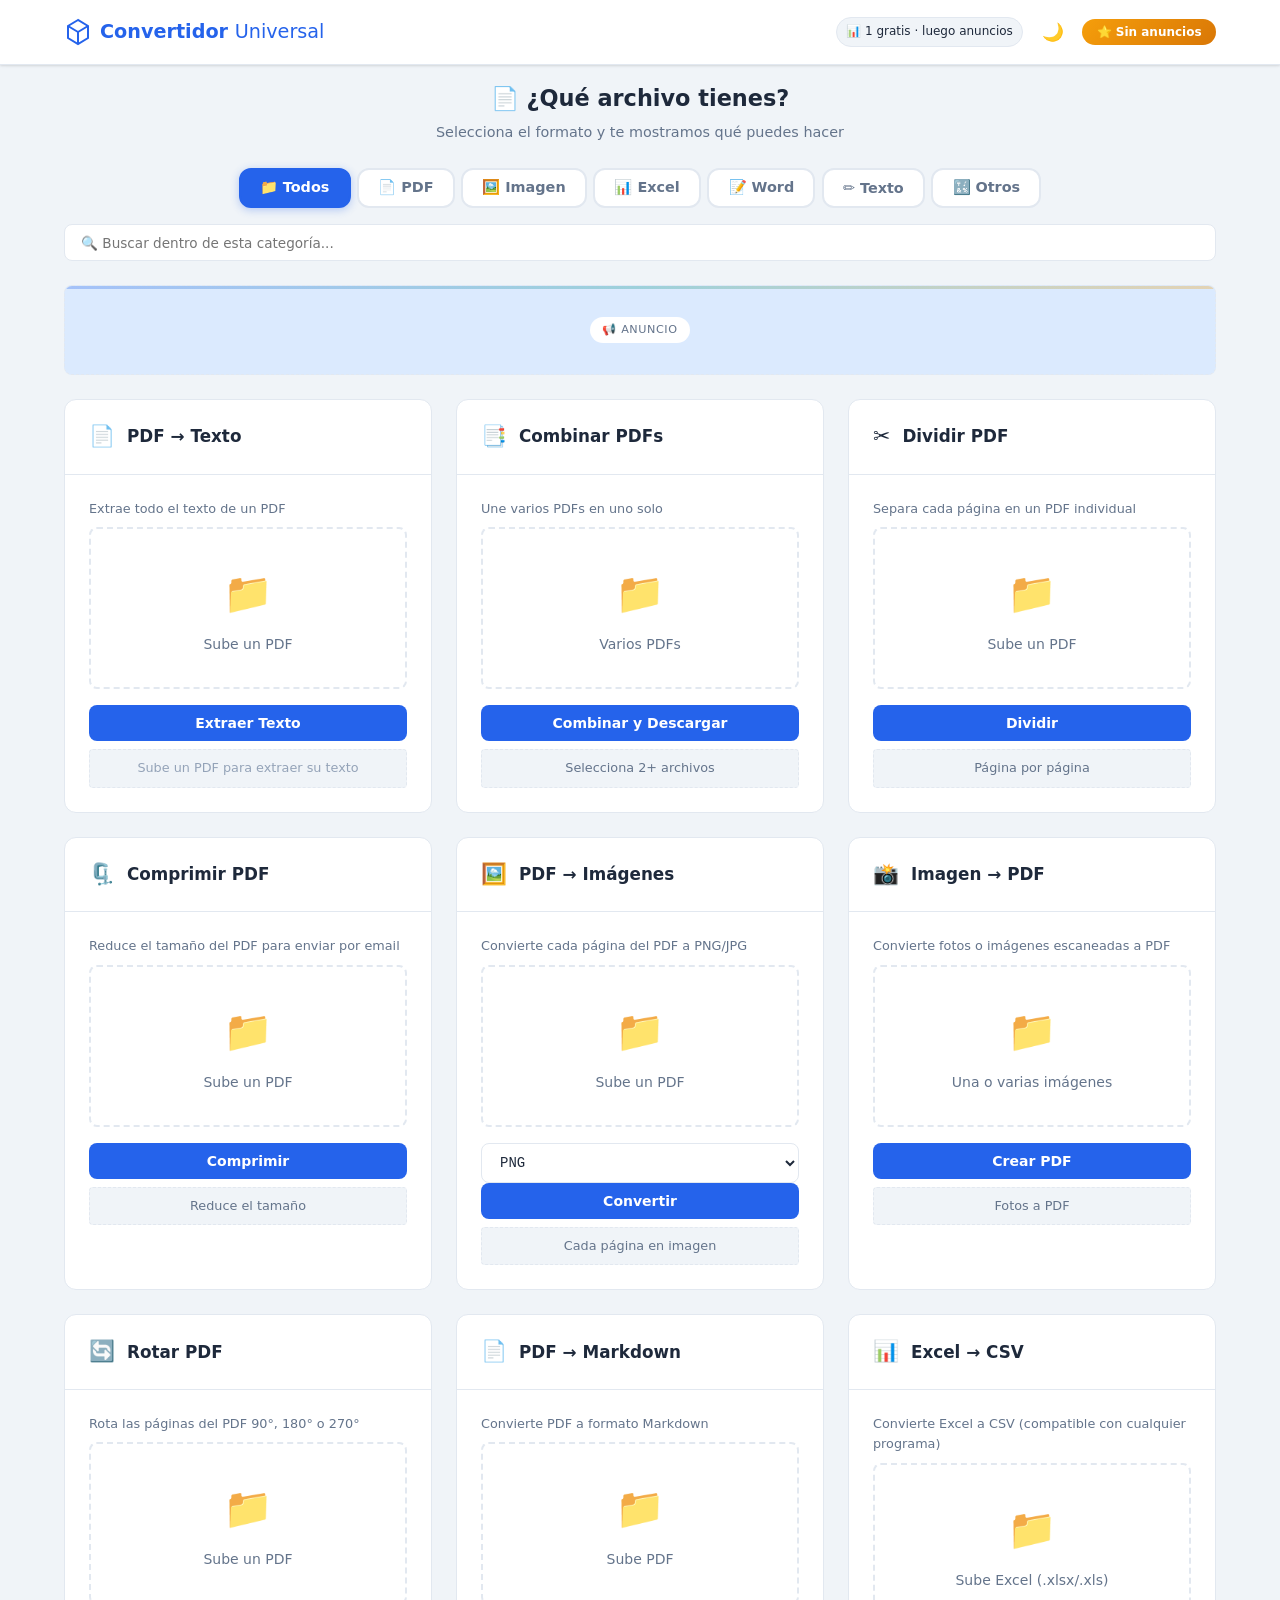
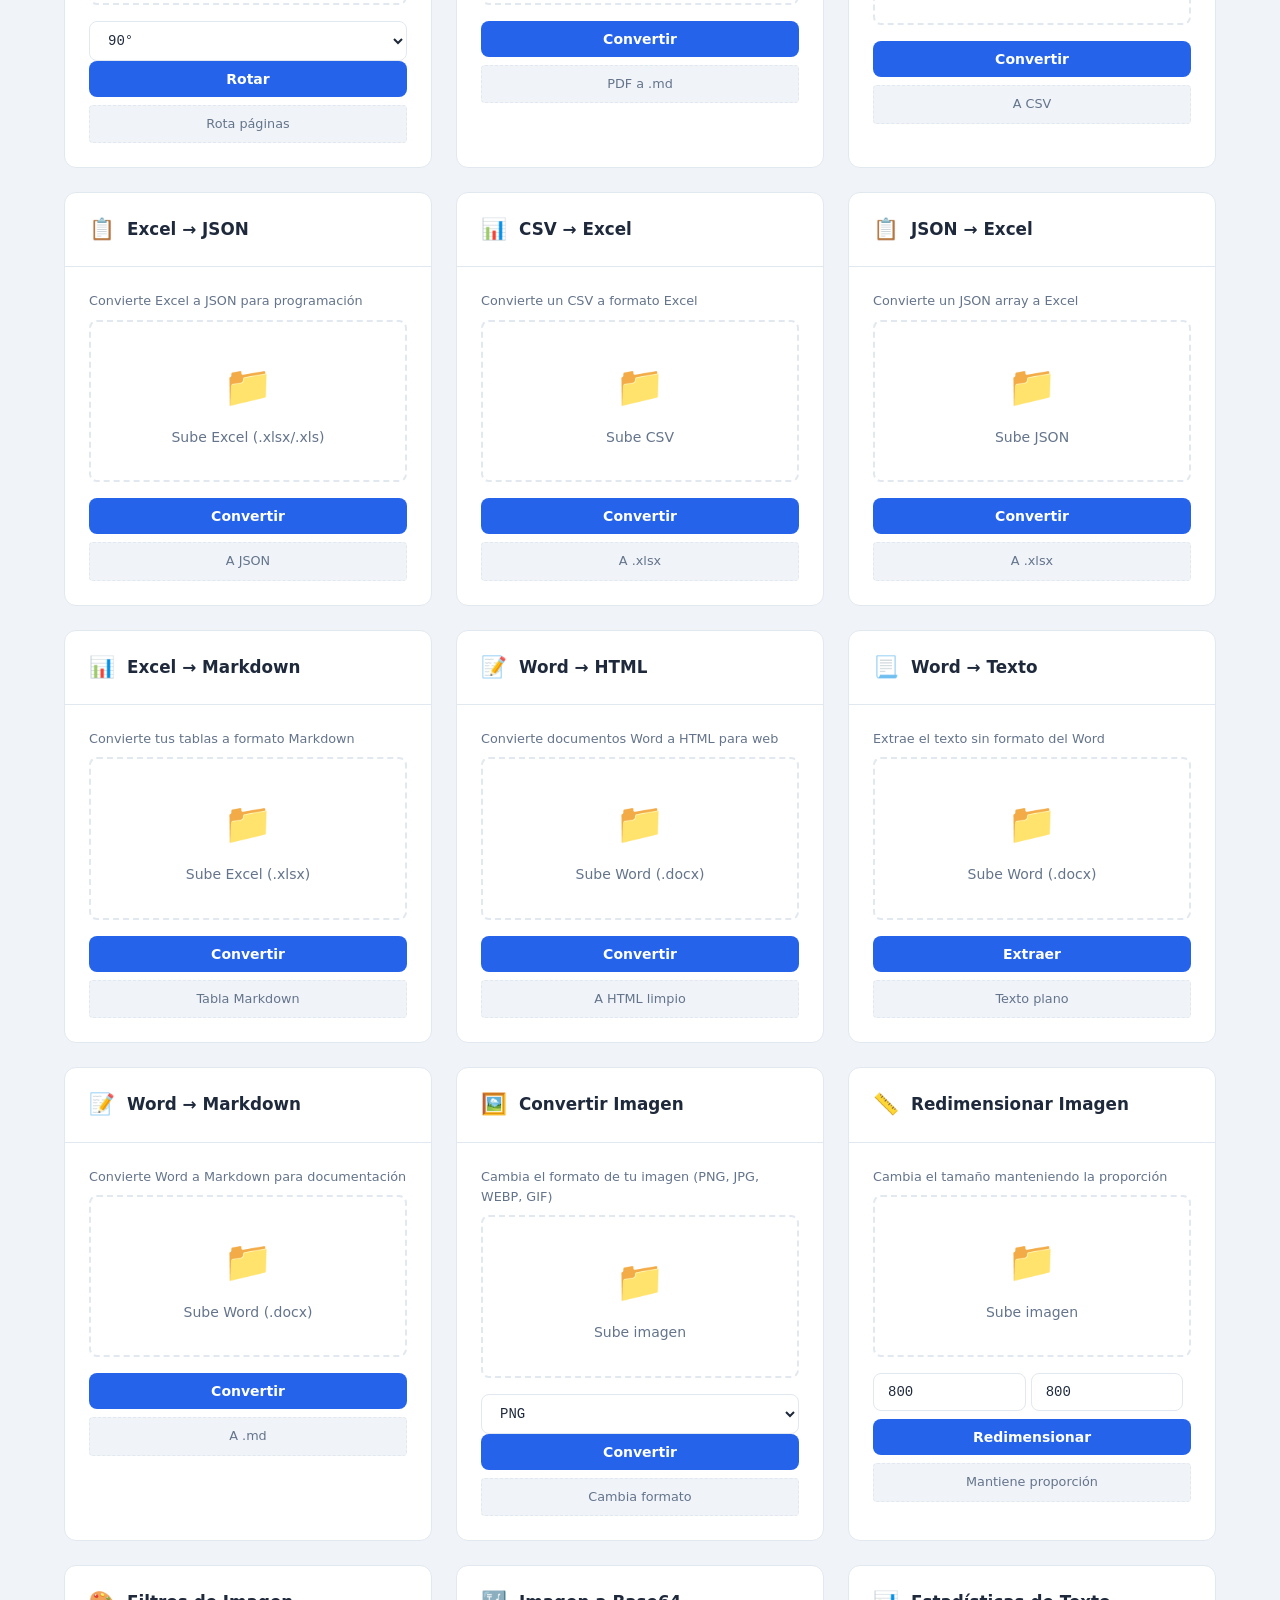
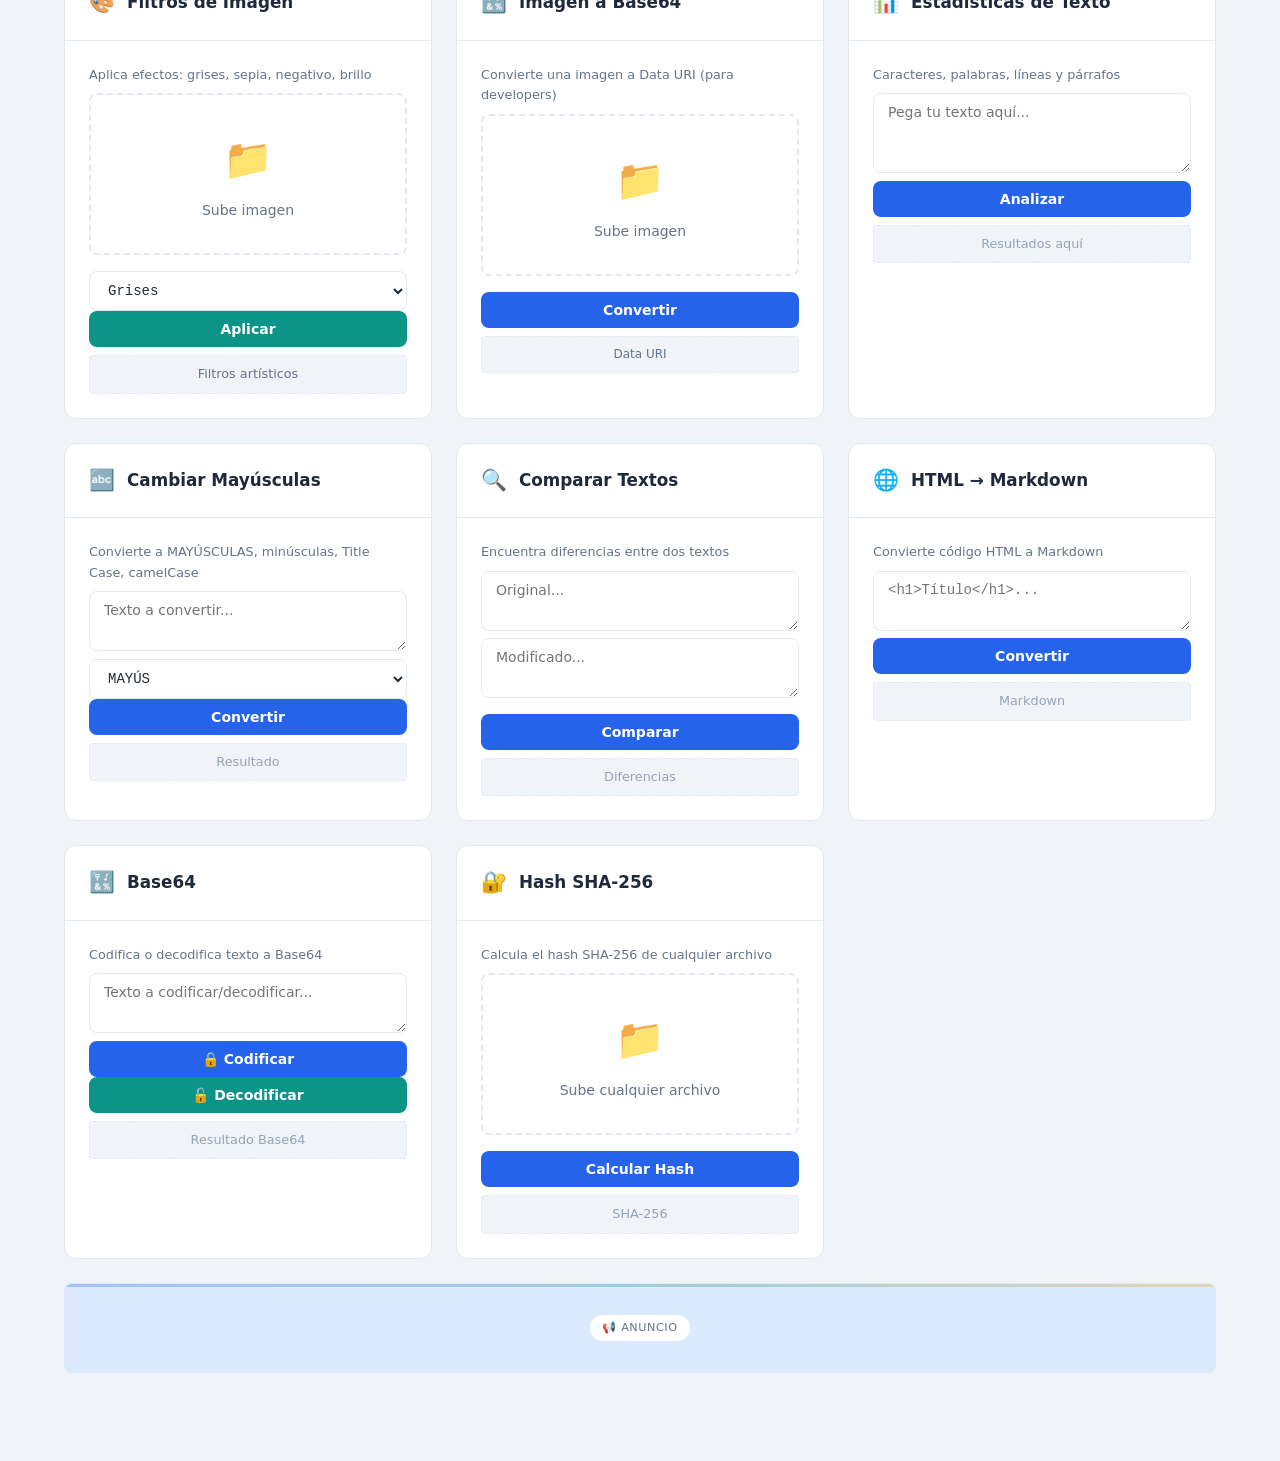
==== herramientas.html @ 72b834e9 "🚀 Primer deploy - Convertidor Universal" ====
<!DOCTYPE html>
<html lang="es" data-theme="light">
<head>
  <meta charset="UTF-8" />
  <meta name="viewport" content="width=device-width, initial-scale=1.0" />
  <title>Convertidor Universal — PDF, imágenes, Excel, Word</title>
  <meta name="description" content="Convierte documentos al instante. Elige tu formato y haz lo que necesites. Gratis con anuncios." />
  <link rel="stylesheet" href="css/style.css" />
  <script async src="https://pagead2.googlesyndication.com/pagead/js/adsbygoogle.js?client=ca-pub-xxxxxxxxxxxxxxxx" crossorigin="anonymous"></script>
</head>
<body>

  <!-- ========== HEADER ========== -->
  <header class="header">
    <div class="header-inner">
      <a class="logo" href="index.html" style="text-decoration:none">
        <svg viewBox="0 0 28 28" fill="none" stroke="currentColor" stroke-width="2"><path d="M14 2L4 8v12l10 6 10-6V8L14 2z"/><path d="M14 14L4 8M14 14l10-6M14 14v12"/></svg>
        <span>Convertidor <span style="font-weight:400">Universal</span></span>
      </a>
      <div style="flex:1"></div>
      <div class="header-actions">
        <span class="usage-counter" id="usage-counter">📊 5/5 gratis</span>
        <button class="theme-toggle">🌙</button>
        <button class="premium-badge" id="header-premium-btn">⭐ Sin anuncios</button>
      </div>
    </div>
  </header>

  <!-- ========== MAIN ========== -->
  <main class="main" style="padding-top:1rem">

    <!-- === Pregunta principal === -->
    <div style="text-align:center;margin-bottom:1.5rem">
      <h1 style="font-size:1.4rem;font-weight:700;margin-bottom:0.25rem">📄 ¿Qué archivo tienes?</h1>
      <p style="color:var(--text-secondary);font-size:0.9rem">Selecciona el formato y te mostramos qué puedes hacer</p>
    </div>

    <!-- === Selector de formato === -->
    <div class="format-selector" id="format-selector">
      <button class="format-btn active" data-format="all">📁 Todos</button>
      <button class="format-btn" data-format="pdf">📄 PDF</button>
      <button class="format-btn" data-format="image">🖼️ Imagen</button>
      <button class="format-btn" data-format="excel">📊 Excel</button>
      <button class="format-btn" data-format="word">📝 Word</button>
      <button class="format-btn" data-format="text">✏️ Texto</button>
      <button class="format-btn" data-format="other">🔣 Otros</button>
    </div>

    <!-- === Barra de búsqueda (opcional, para cuando hay muchos) === -->
    <div style="margin-bottom:1rem">
      <input type="text" id="tool-search" placeholder="🔍 Buscar dentro de esta categoría..." style="width:100%;padding:0.6rem 1rem;border:1px solid var(--border);border-radius:var(--radius-sm);font-family:var(--font);font-size:0.85rem;background:var(--surface);color:var(--text)" />
    </div>

    <!-- === AD Banner (arriba) === -->
    <div class="ad-row"><span>📢 Anuncio</span></div>

    <!-- === Grilla de herramientas === -->
    <div class="tool-grid" id="tool-grid">

      <!-- ===== PDF ===== -->
      <div class="tool-card" data-format="pdf">
        <div class="tool-card-header"><span class="icon">📄</span> PDF → Texto</div>
        <div class="tool-card-body">
          <p style="font-size:0.8rem;color:var(--text-secondary);margin-bottom:0.5rem">Extrae todo el texto de un PDF</p>
          <div class="file-upload"><div class="icon">📁</div><p>Sube un PDF</p><input type="file" class="tool-file" accept=".pdf" data-id="pdf-text-file" /></div>
          <button class="btn btn-primary btn-full tool-btn" data-btn="pdf-text">Extraer Texto</button>
          <div class="result-placeholder" data-result="pdf-text">Sube un PDF para extraer su texto</div>
        </div>
      </div>

      <div class="tool-card" data-format="pdf">
        <div class="tool-card-header"><span class="icon">📑</span> Combinar PDFs</div>
        <div class="tool-card-body">
          <p style="font-size:0.8rem;color:var(--text-secondary);margin-bottom:0.5rem">Une varios PDFs en uno solo</p>
          <div class="file-upload"><div class="icon">📁</div><p>Varios PDFs</p><input type="file" class="tool-file" accept=".pdf" multiple data-id="pdf-merge-files" /></div>
          <button class="btn btn-primary btn-full tool-btn" data-btn="pdf-merge">Combinar y Descargar</button>
          <div class="result-placeholder" style="font-size:0.8rem;color:var(--text-secondary);text-align:center">Selecciona 2+ archivos</div>
        </div>
      </div>

      <div class="tool-card" data-format="pdf">
        <div class="tool-card-header"><span class="icon">✂️</span> Dividir PDF</div>
        <div class="tool-card-body">
          <p style="font-size:0.8rem;color:var(--text-secondary);margin-bottom:0.5rem">Separa cada página en un PDF individual</p>
          <div class="file-upload"><div class="icon">📁</div><p>Sube un PDF</p><input type="file" class="tool-file" accept=".pdf" data-id="pdf-split-file" /></div>
          <button class="btn btn-primary btn-full tool-btn" data-btn="pdf-split">Dividir</button>
          <div class="result-placeholder" style="font-size:0.8rem;color:var(--text-secondary);text-align:center">Página por página</div>
        </div>
      </div>

      <div class="tool-card" data-format="pdf">
        <div class="tool-card-header"><span class="icon">🗜️</span> Comprimir PDF</div>
        <div class="tool-card-body">
          <p style="font-size:0.8rem;color:var(--text-secondary);margin-bottom:0.5rem">Reduce el tamaño del PDF para enviar por email</p>
          <div class="file-upload"><div class="icon">📁</div><p>Sube un PDF</p><input type="file" class="tool-file" accept=".pdf" data-id="pdf-compress-file" /></div>
          <button class="btn btn-primary btn-full tool-btn" data-btn="pdf-compress">Comprimir</button>
          <div class="result-placeholder" style="font-size:0.8rem;color:var(--text-secondary);text-align:center">Reduce el tamaño</div>
        </div>
      </div>

      <div class="tool-card" data-format="pdf image">
        <div class="tool-card-header"><span class="icon">🖼️</span> PDF → Imágenes</div>
        <div class="tool-card-body">
          <p style="font-size:0.8rem;color:var(--text-secondary);margin-bottom:0.5rem">Convierte cada página del PDF a PNG/JPG</p>
          <div class="file-upload"><div class="icon">📁</div><p>Sube un PDF</p><input type="file" class="tool-file" accept=".pdf" data-id="pdf-img-file" /></div>
          <div class="row-2" style="margin-bottom:0.5rem">
            <select class="tool-select" data-id="pdf-img-format"><option value="png">PNG</option><option value="jpg">JPG</option></select>
            <button class="btn btn-primary btn-full tool-btn" data-btn="pdf-img">Convertir</button>
          </div>
          <div class="result-placeholder" style="font-size:0.8rem;color:var(--text-secondary);text-align:center">Cada página en imagen</div>
        </div>
      </div>

      <div class="tool-card" data-format="image pdf">
        <div class="tool-card-header"><span class="icon">📸</span> Imagen → PDF</div>
        <div class="tool-card-body">
          <p style="font-size:0.8rem;color:var(--text-secondary);margin-bottom:0.5rem">Convierte fotos o imágenes escaneadas a PDF</p>
          <div class="file-upload"><div class="icon">📁</div><p>Una o varias imágenes</p><input type="file" class="tool-file" accept="image/*" multiple data-id="img-pdf-file" /></div>
          <button class="btn btn-primary btn-full tool-btn" data-btn="img-pdf">Crear PDF</button>
          <div class="result-placeholder" style="font-size:0.8rem;color:var(--text-secondary);text-align:center">Fotos a PDF</div>
        </div>
      </div>

      <div class="tool-card" data-format="pdf">
        <div class="tool-card-header"><span class="icon">🔄</span> Rotar PDF</div>
        <div class="tool-card-body">
          <p style="font-size:0.8rem;color:var(--text-secondary);margin-bottom:0.5rem">Rota las páginas del PDF 90°, 180° o 270°</p>
          <div class="file-upload"><div class="icon">📁</div><p>Sube un PDF</p><input type="file" class="tool-file" accept=".pdf" data-id="pdf-rotate-file" /></div>
          <div class="row-2" style="margin-bottom:0.5rem">
            <select class="tool-select" data-id="pdf-rotate-angle"><option value="90">90°</option><option value="180">180°</option><option value="270">270°</option></select>
            <button class="btn btn-primary btn-full tool-btn" data-btn="pdf-rotate">Rotar</button>
          </div>
          <div class="result-placeholder" style="font-size:0.8rem;color:var(--text-secondary);text-align:center">Rota páginas</div>
        </div>
      </div>

      <div class="tool-card" data-format="pdf text">
        <div class="tool-card-header"><span class="icon">📄</span> PDF → Markdown</div>
        <div class="tool-card-body">
          <p style="font-size:0.8rem;color:var(--text-secondary);margin-bottom:0.5rem">Convierte PDF a formato Markdown</p>
          <div class="file-upload"><div class="icon">📁</div><p>Sube PDF</p><input type="file" class="tool-file" accept=".pdf" data-id="pdf-md-file" /></div>
          <button class="btn btn-primary btn-full tool-btn" data-btn="pdf-md">Convertir</button>
          <div class="result-placeholder" style="font-size:0.8rem;color:var(--text-secondary);text-align:center">PDF a .md</div>
        </div>
      </div>

      <!-- ===== EXCEL ===== -->
      <div class="tool-card" data-format="excel text">
        <div class="tool-card-header"><span class="icon">📊</span> Excel → CSV</div>
        <div class="tool-card-body">
          <p style="font-size:0.8rem;color:var(--text-secondary);margin-bottom:0.5rem">Convierte Excel a CSV (compatible con cualquier programa)</p>
          <div class="file-upload"><div class="icon">📁</div><p>Sube Excel (.xlsx/.xls)</p><input type="file" class="tool-file" accept=".xlsx,.xls" data-id="excel-csv-file" /></div>
          <button class="btn btn-primary btn-full tool-btn" data-btn="excel-csv">Convertir</button>
          <div class="result-placeholder" style="font-size:0.8rem;color:var(--text-secondary);text-align:center">A CSV</div>
        </div>
      </div>

      <div class="tool-card" data-format="excel text">
        <div class="tool-card-header"><span class="icon">📋</span> Excel → JSON</div>
        <div class="tool-card-body">
          <p style="font-size:0.8rem;color:var(--text-secondary);margin-bottom:0.5rem">Convierte Excel a JSON para programación</p>
          <div class="file-upload"><div class="icon">📁</div><p>Sube Excel (.xlsx/.xls)</p><input type="file" class="tool-file" accept=".xlsx,.xls" data-id="excel-json-file" /></div>
          <button class="btn btn-primary btn-full tool-btn" data-btn="excel-json">Convertir</button>
          <div class="result-placeholder" style="font-size:0.8rem;color:var(--text-secondary);text-align:center">A JSON</div>
        </div>
      </div>

      <div class="tool-card" data-format="text excel">
        <div class="tool-card-header"><span class="icon">📊</span> CSV → Excel</div>
        <div class="tool-card-body">
          <p style="font-size:0.8rem;color:var(--text-secondary);margin-bottom:0.5rem">Convierte un CSV a formato Excel</p>
          <div class="file-upload"><div class="icon">📁</div><p>Sube CSV</p><input type="file" class="tool-file" accept=".csv" data-id="csv-excel-file" /></div>
          <button class="btn btn-primary btn-full tool-btn" data-btn="csv-excel">Convertir</button>
          <div class="result-placeholder" style="font-size:0.8rem;color:var(--text-secondary);text-align:center">A .xlsx</div>
        </div>
      </div>

      <div class="tool-card" data-format="text excel">
        <div class="tool-card-header"><span class="icon">📋</span> JSON → Excel</div>
        <div class="tool-card-body">
          <p style="font-size:0.8rem;color:var(--text-secondary);margin-bottom:0.5rem">Convierte un JSON array a Excel</p>
          <div class="file-upload"><div class="icon">📁</div><p>Sube JSON</p><input type="file" class="tool-file" accept=".json" data-id="json-excel-file" /></div>
          <button class="btn btn-primary btn-full tool-btn" data-btn="json-excel">Convertir</button>
          <div class="result-placeholder" style="font-size:0.8rem;color:var(--text-secondary);text-align:center">A .xlsx</div>
        </div>
      </div>

      <div class="tool-card" data-format="excel text">
        <div class="tool-card-header"><span class="icon">📊</span> Excel → Markdown</div>
        <div class="tool-card-body">
          <p style="font-size:0.8rem;color:var(--text-secondary);margin-bottom:0.5rem">Convierte tus tablas a formato Markdown</p>
          <div class="file-upload"><div class="icon">📁</div><p>Sube Excel (.xlsx)</p><input type="file" class="tool-file" accept=".xlsx,.xls" data-id="excel-md-file" /></div>
          <button class="btn btn-primary btn-full tool-btn" data-btn="excel-md">Convertir</button>
          <div class="result-placeholder" style="font-size:0.8rem;color:var(--text-secondary);text-align:center">Tabla Markdown</div>
        </div>
      </div>

      <!-- ===== WORD ===== -->
      <div class="tool-card" data-format="word text">
        <div class="tool-card-header"><span class="icon">📝</span> Word → HTML</div>
        <div class="tool-card-body">
          <p style="font-size:0.8rem;color:var(--text-secondary);margin-bottom:0.5rem">Convierte documentos Word a HTML para web</p>
          <div class="file-upload"><div class="icon">📁</div><p>Sube Word (.docx)</p><input type="file" class="tool-file" accept=".docx,.doc" data-id="word-html-file" /></div>
          <button class="btn btn-primary btn-full tool-btn" data-btn="word-html">Convertir</button>
          <div class="result-placeholder" style="font-size:0.8rem;color:var(--text-secondary);text-align:center">A HTML limpio</div>
        </div>
      </div>

      <div class="tool-card" data-format="word text">
        <div class="tool-card-header"><span class="icon">📃</span> Word → Texto</div>
        <div class="tool-card-body">
          <p style="font-size:0.8rem;color:var(--text-secondary);margin-bottom:0.5rem">Extrae el texto sin formato del Word</p>
          <div class="file-upload"><div class="icon">📁</div><p>Sube Word (.docx)</p><input type="file" class="tool-file" accept=".docx,.doc" data-id="word-text-file" /></div>
          <button class="btn btn-primary btn-full tool-btn" data-btn="word-text">Extraer</button>
          <div class="result-placeholder" style="font-size:0.8rem;color:var(--text-secondary);text-align:center">Texto plano</div>
        </div>
      </div>

      <div class="tool-card" data-format="word text">
        <div class="tool-card-header"><span class="icon">📝</span> Word → Markdown</div>
        <div class="tool-card-body">
          <p style="font-size:0.8rem;color:var(--text-secondary);margin-bottom:0.5rem">Convierte Word a Markdown para documentación</p>
          <div class="file-upload"><div class="icon">📁</div><p>Sube Word (.docx)</p><input type="file" class="tool-file" accept=".docx,.doc" data-id="word-md-file" /></div>
          <button class="btn btn-primary btn-full tool-btn" data-btn="word-md">Convertir</button>
          <div class="result-placeholder" style="font-size:0.8rem;color:var(--text-secondary);text-align:center">A .md</div>
        </div>
      </div>

      <!-- ===== IMAGEN ===== -->
      <div class="tool-card" data-format="image">
        <div class="tool-card-header"><span class="icon">🖼️</span> Convertir Imagen</div>
        <div class="tool-card-body">
          <p style="font-size:0.8rem;color:var(--text-secondary);margin-bottom:0.5rem">Cambia el formato de tu imagen (PNG, JPG, WEBP, GIF)</p>
          <div class="file-upload"><div class="icon">📁</div><p>Sube imagen</p><input type="file" class="tool-file" accept="image/*" data-id="img-convert-file" /></div>
          <div class="row-2" style="margin-bottom:0.5rem">
            <select class="tool-select" data-id="img-format"><option value="png">PNG</option><option value="jpg">JPG</option><option value="webp">WEBP</option><option value="gif">GIF</option></select>
            <button class="btn btn-primary btn-full tool-btn" data-btn="img-convert">Convertir</button>
          </div>
          <div class="result-placeholder" style="font-size:0.8rem;color:var(--text-secondary);text-align:center">Cambia formato</div>
        </div>
      </div>

      <div class="tool-card" data-format="image">
        <div class="tool-card-header"><span class="icon">📏</span> Redimensionar Imagen</div>
        <div class="tool-card-body">
          <p style="font-size:0.8rem;color:var(--text-secondary);margin-bottom:0.5rem">Cambia el tamaño manteniendo la proporción</p>
          <div class="file-upload"><div class="icon">📁</div><p>Sube imagen</p><input type="file" class="tool-file" accept="image/*" data-id="img-resize-file" /></div>
          <div class="row-2" style="margin-bottom:0.5rem">
            <input type="number" class="tool-input" data-id="img-width" value="800" min="10" placeholder="Ancho" style="width:48%" />
            <input type="number" class="tool-input" data-id="img-height" value="800" min="10" placeholder="Alto" style="width:48%" />
          </div>
          <button class="btn btn-primary btn-full tool-btn" data-btn="img-resize">Redimensionar</button>
          <div class="result-placeholder" style="font-size:0.8rem;color:var(--text-secondary);text-align:center">Mantiene proporción</div>
        </div>
      </div>

      <div class="tool-card" data-format="image">
        <div class="tool-card-header"><span class="icon">🎨</span> Filtros de Imagen</div>
        <div class="tool-card-body">
          <p style="font-size:0.8rem;color:var(--text-secondary);margin-bottom:0.5rem">Aplica efectos: grises, sepia, negativo, brillo</p>
          <div class="file-upload"><div class="icon">📁</div><p>Sube imagen</p><input type="file" class="tool-file" accept="image/*" data-id="img-filter-file" /></div>
          <div class="row-2" style="margin-bottom:0.5rem">
            <select class="tool-select" data-id="img-filter-type"><option value="grayscale">Grises</option><option value="sepia">Sepia</option><option value="negative">Negativo</option><option value="brightness">Brillo</option></select>
            <button class="btn btn-secondary btn-full tool-btn" data-btn="img-filter">Aplicar</button>
          </div>
          <div class="result-placeholder" style="font-size:0.8rem;color:var(--text-secondary);text-align:center">Filtros artísticos</div>
        </div>
      </div>

      <div class="tool-card" data-format="image text">
        <div class="tool-card-header"><span class="icon">🔣</span> Imagen a Base64</div>
        <div class="tool-card-body">
          <p style="font-size:0.8rem;color:var(--text-secondary);margin-bottom:0.5rem">Convierte una imagen a Data URI (para developers)</p>
          <div class="file-upload"><div class="icon">📁</div><p>Sube imagen</p><input type="file" class="tool-file" accept="image/*" data-id="img-base64-file" /></div>
          <button class="btn btn-primary btn-full tool-btn" data-btn="img-base64">Convertir</button>
          <div class="result-placeholder" data-result="img-base64" style="font-size:0.75rem;color:var(--text-secondary);text-align:center">Data URI</div>
        </div>
      </div>

      <!-- ===== TEXTO ===== -->
      <div class="tool-card" data-format="text">
        <div class="tool-card-header"><span class="icon">📊</span> Estadísticas de Texto</div>
        <div class="tool-card-body">
          <p style="font-size:0.8rem;color:var(--text-secondary);margin-bottom:0.5rem">Caracteres, palabras, líneas y párrafos</p>
          <textarea class="tool-textarea" data-id="text-stats-input" placeholder="Pega tu texto aquí..." style="min-height:80px;font-family:var(--font)"></textarea>
          <button class="btn btn-primary btn-full tool-btn" data-btn="text-stats">Analizar</button>
          <div class="result-placeholder" data-result="text-stats">Resultados aquí</div>
        </div>
      </div>

      <div class="tool-card" data-format="text">
        <div class="tool-card-header"><span class="icon">🔤</span> Cambiar Mayúsculas</div>
        <div class="tool-card-body">
          <p style="font-size:0.8rem;color:var(--text-secondary);margin-bottom:0.5rem">Convierte a MAYÚSCULAS, minúsculas, Title Case, camelCase</p>
          <textarea class="tool-textarea" data-id="text-case-input" placeholder="Texto a convertir..." style="min-height:60px;font-family:var(--font)"></textarea>
          <div class="row-2" style="margin-bottom:0.5rem">
            <select class="tool-select" data-id="text-case-type"><option value="upper">MAYÚS</option><option value="lower">minús</option><option value="title">Title</option><option value="camel">camelCase</option></select>
            <button class="btn btn-primary btn-full tool-btn" data-btn="text-case">Convertir</button>
          </div>
          <div class="result-placeholder" data-result="text-case">Resultado</div>
        </div>
      </div>

      <div class="tool-card" data-format="text">
        <div class="tool-card-header"><span class="icon">🔍</span> Comparar Textos</div>
        <div class="tool-card-body">
          <p style="font-size:0.8rem;color:var(--text-secondary);margin-bottom:0.5rem">Encuentra diferencias entre dos textos</p>
          <div class="row-2" style="margin-bottom:0.5rem">
            <textarea class="tool-textarea" data-id="diff-text-a" placeholder="Original..." style="min-height:60px;font-family:var(--font)"></textarea>
            <textarea class="tool-textarea" data-id="diff-text-b" placeholder="Modificado..." style="min-height:60px;font-family:var(--font)"></textarea>
          </div>
          <button class="btn btn-primary btn-full tool-btn" data-btn="diff">Comparar</button>
          <div class="result-placeholder" data-result="diff">Diferencias</div>
        </div>
      </div>

      <div class="tool-card" data-format="text">
        <div class="tool-card-header"><span class="icon">🌐</span> HTML → Markdown</div>
        <div class="tool-card-body">
          <p style="font-size:0.8rem;color:var(--text-secondary);margin-bottom:0.5rem">Convierte código HTML a Markdown</p>
          <textarea class="tool-textarea" data-id="html-md-input" placeholder="&lt;h1&gt;Título&lt;/h1&gt;..." style="min-height:60px"></textarea>
          <button class="btn btn-primary btn-full tool-btn" data-btn="html-md">Convertir</button>
          <div class="result-placeholder" data-result="html-md">Markdown</div>
        </div>
      </div>

      <!-- ===== OTROS ===== -->
      <div class="tool-card" data-format="text other">
        <div class="tool-card-header"><span class="icon">🔣</span> Base64</div>
        <div class="tool-card-body">
          <p style="font-size:0.8rem;color:var(--text-secondary);margin-bottom:0.5rem">Codifica o decodifica texto a Base64</p>
          <textarea class="tool-textarea" data-id="base64-input" placeholder="Texto a codificar/decodificar..." style="min-height:60px;font-family:var(--font)"></textarea>
          <div class="row-2" style="margin-bottom:0.5rem">
            <button class="btn btn-primary btn-full tool-btn" data-btn="base64-encode">🔒 Codificar</button>
            <button class="btn btn-secondary btn-full tool-btn" data-btn="base64-decode">🔓 Decodificar</button>
          </div>
          <div class="result-placeholder" data-result="base64">Resultado Base64</div>
        </div>
      </div>

      <div class="tool-card" data-format="other">
        <div class="tool-card-header"><span class="icon">🔐</span> Hash SHA-256</div>
        <div class="tool-card-body">
          <p style="font-size:0.8rem;color:var(--text-secondary);margin-bottom:0.5rem">Calcula el hash SHA-256 de cualquier archivo</p>
          <div class="file-upload"><div class="icon">📁</div><p>Sube cualquier archivo</p><input type="file" class="tool-file" data-id="hash-file" /></div>
          <button class="btn btn-primary btn-full tool-btn" data-btn="hash">Calcular Hash</button>
          <div class="result-placeholder" data-result="hash">SHA-256</div>
        </div>
      </div>

    </div>

    <!-- === AD Banner (abajo) === -->
    <div class="ad-row" style="margin-top:1.5rem"><span>📢 Anuncio</span></div>

    <!-- === Mensaje sin resultados === -->
    <div id="no-results" style="display:none;text-align:center;padding:2rem;color:var(--text-light)">
      🕵️ No encontramos herramientas para esa búsqueda
    </div>

  </main>

  <!-- ========== AD WALL MODAL ========== -->
  <div class="modal-overlay" id="ad-wall">
    <div class="modal" style="max-width:400px">
      <h2 style="font-size:1.1rem">📺 Ver anuncio</h2>
      <p style="font-size:0.8rem">Esta herramienta es gratis gracias a los anuncios.</p>
      <div class="ad-placeholder" style="height:160px">
        <span class="ad-label">Anuncio</span>
        <div style="text-align:center">
          <div class="ad-timer" id="ad-timer">⏱️ 5s</div>
          <div class="ad-timer-label" id="ad-timer-label">Haz clic</div>
        </div>
      </div>
      <button class="btn btn-primary btn-full btn-watch-ad" id="btn-watch-ad">📺 Ver anuncio (5 seg)</button>
      <div class="divider">o</div>
      <button class="btn btn-accent btn-full" id="ad-wall-premium">⭐ Sin anuncios — Premium</button>
      <p style="margin-top:0.5rem;font-size:0.65rem;color:var(--text-light)">🔒 Tus archivos nunca salen de tu dispositivo</p>
    </div>
  </div>

  <!-- ========== PREMIUM MODAL ========== -->
  <div class="modal-overlay" id="premium-modal">
    <div class="modal" style="max-width:400px">
      <h2 style="font-size:1.1rem">⭐ Premium</h2>
      <p style="font-size:0.8rem">Sin anuncios, sin límites.</p>
      <div style="padding:0.5rem 0">
        <div class="pricing-card">
          <div class="plan-name">Premium</div>
          <div class="plan-price" style="font-size:1.8rem"><span class="currency">$</span>5 <span class="period" style="font-size:0.7rem">/mes</span></div>
          <ul style="text-align:left;list-style:none;padding:0;font-size:0.75rem">
            <li>✅ Sin anuncios</li>
            <li>✅ Ilimitado</li>
            <li>✅ Archivos hasta 100MB</li>
          </ul>
        </div>
      </div>
      <button class="btn btn-accent btn-full" id="premium-activate-demo">✅ Probar gratis (código: PREMIUM2024)</button>
      <div style="margin-top:0.5rem;padding:0.5rem;background:var(--bg);border-radius:var(--radius-xs)">
        <p style="font-size:0.7rem;margin-bottom:0.25rem">🔑 ¿Tienes un código?</p>
        <div class="row-2" style="gap:0.35rem">
          <input type="text" id="premium-code-input" placeholder="Código" style="padding:0.35rem 0.5rem;border:1px solid var(--border);border-radius:var(--radius-xs);font-size:0.8rem;width:100%" />
          <button class="btn btn-accent btn-sm" id="premium-code-btn">Activar</button>
        </div>
      </div>
      <p style="margin-top:0.35rem;font-size:0.65rem;color:var(--text-light);cursor:pointer" id="premium-close">← Volver al modo gratis</p>
    </div>
  </div>

  <div id="toast-container"></div>
  <script src="js/scientific.js"></script>
  <script src="js/general.js"></script>
  <script src="js/app.js"></script>
</body>
</html>
---- css/style.css ----
/* ============================================================
   CONVERTIDOR UNIVERSAL — Estilos
   ============================================================ */

:root {
  --primary: #2563eb;
  --primary-dark: #1d4ed8;
  --primary-light: #dbeafe;
  --secondary: #0d9488;
  --secondary-light: #ccfbf1;
  --accent: #f59e0b;
  --accent-light: #fef3c7;
  --bg: #f0f4f8;
  --surface: #ffffff;
  --surface-hover: #f8fafc;
  --text: #1e293b;
  --text-secondary: #64748b;
  --text-light: #94a3b8;
  --border: #e2e8f0;
  --border-hover: #cbd5e1;
  --shadow: 0 1px 3px rgba(0,0,0,0.08), 0 1px 2px rgba(0,0,0,0.06);
  --shadow-md: 0 4px 6px rgba(0,0,0,0.07), 0 2px 4px rgba(0,0,0,0.06);
  --shadow-lg: 0 10px 15px rgba(0,0,0,0.1), 0 4px 6px rgba(0,0,0,0.05);
  --radius: 12px;
  --radius-sm: 8px;
  --radius-xs: 4px;
  --transition: 0.2s ease;
  --font: 'Segoe UI', system-ui, -apple-system, sans-serif;
  --max-width: 1200px;
}

/* Dark mode */
[data-theme="dark"] {
  --bg: #0f172a;
  --surface: #1e293b;
  --surface-hover: #334155;
  --text: #f1f5f9;
  --text-secondary: #94a3b8;
  --text-light: #64748b;
  --border: #334155;
  --border-hover: #475569;
  --primary-light: #1e3a5f;
  --secondary-light: #134e4a;
  --accent-light: #78350f;
  --shadow: 0 1px 3px rgba(0,0,0,0.3);
  --shadow-md: 0 4px 6px rgba(0,0,0,0.3);
  --shadow-lg: 0 10px 15px rgba(0,0,0,0.4);
}

/* Reset */
*, *::before, *::after { box-sizing: border-box; margin: 0; padding: 0; }

html { scroll-behavior: smooth; }

body {
  font-family: var(--font);
  background: var(--bg);
  color: var(--text);
  line-height: 1.6;
  min-height: 100vh;
}

/* ============================================================
   HEADER / NAV
   ============================================================ */

.header {
  background: var(--surface);
  border-bottom: 1px solid var(--border);
  position: sticky;
  top: 0;
  z-index: 100;
  box-shadow: var(--shadow);
}

.header-inner {
  max-width: var(--max-width);
  margin: 0 auto;
  padding: 0 1.5rem;
  display: flex;
  align-items: center;
  height: 64px;
  gap: 2rem;
}

.logo {
  display: flex;
  align-items: center;
  gap: 0.5rem;
  font-weight: 700;
  font-size: 1.2rem;
  color: var(--primary);
  text-decoration: none;
  white-space: nowrap;
}

.logo svg { width: 28px; height: 28px; }

.nav-tabs {
  display: flex;
  gap: 0.25rem;
  flex: 1;
  overflow-x: auto;
  -ms-overflow-style: none;
  scrollbar-width: none;
}

.nav-tabs::-webkit-scrollbar { display: none; }

.nav-tab {
  padding: 0.5rem 1rem;
  border: none;
  background: transparent;
  color: var(--text-secondary);
  font-family: var(--font);
  font-size: 0.875rem;
  font-weight: 500;
  cursor: pointer;
  border-radius: var(--radius-sm);
  transition: var(--transition);
  white-space: nowrap;
  display: flex;
  align-items: center;
  gap: 0.4rem;
}

.nav-tab:hover { background: var(--surface-hover); color: var(--text); }

.nav-tab.active {
  background: var(--primary-light);
  color: var(--primary);
  font-weight: 600;
}

.header-actions {
  display: flex;
  align-items: center;
  gap: 0.75rem;
}

.theme-toggle {
  background: none;
  border: none;
  color: var(--text-secondary);
  cursor: pointer;
  padding: 0.4rem;
  border-radius: 50%;
  transition: var(--transition);
  font-size: 1.1rem;
}

.theme-toggle:hover { background: var(--surface-hover); color: var(--text); }

.premium-badge {
  background: linear-gradient(135deg, #f59e0b, #d97706);
  color: #fff;
  border: none;
  padding: 0.4rem 0.9rem;
  border-radius: 20px;
  font-size: 0.75rem;
  font-weight: 600;
  cursor: pointer;
  transition: var(--transition);
  font-family: var(--font);
}

.premium-badge:hover { transform: scale(1.05); box-shadow: 0 4px 12px rgba(245, 158, 11, 0.4); }

/* ============================================================
   MAIN CONTENT
   ============================================================ */

.main {
  max-width: var(--max-width);
  margin: 0 auto;
  padding: 2rem 1.5rem 4rem;
}

.tab-content { display: none; animation: fadeIn 0.3s ease; }
.tab-content.active { display: block; }

@keyframes fadeIn {
  from { opacity: 0; transform: translateY(8px); }
  to { opacity: 1; transform: translateY(0); }
}

/* ============================================================
   HERO / WELCOME
   ============================================================ */

.hero {
  text-align: center;
  padding: 3rem 1rem;
}

.hero h1 {
  font-size: 2.5rem;
  font-weight: 800;
  background: linear-gradient(135deg, var(--primary), var(--secondary));
  -webkit-background-clip: text;
  -webkit-text-fill-color: transparent;
  background-clip: text;
  margin-bottom: 0.75rem;
}

.hero p {
  font-size: 1.15rem;
  color: var(--text-secondary);
  max-width: 650px;
  margin: 0 auto 2rem;
}

.feature-grid {
  display: grid;
  grid-template-columns: repeat(auto-fit, minmax(260px, 1fr));
  gap: 1.25rem;
  margin-top: 1rem;
}

.feature-card {
  background: var(--surface);
  border: 1px solid var(--border);
  border-radius: var(--radius);
  padding: 1.75rem;
  transition: var(--transition);
  cursor: default;
}

.feature-card:hover {
  border-color: var(--border-hover);
  box-shadow: var(--shadow-md);
  transform: translateY(-2px);
}

.feature-card .icon {
  font-size: 2rem;
  margin-bottom: 0.75rem;
}

.feature-card h3 {
  font-size: 1.05rem;
  margin-bottom: 0.4rem;
}

.feature-card p {
  font-size: 0.875rem;
  color: var(--text-secondary);
}

/* ============================================================
   TOOL PANELS (usado en científico y documentos)
   ============================================================ */

.tool-grid {
  display: grid;
  grid-template-columns: repeat(auto-fit, minmax(340px, 1fr));
  gap: 1.5rem;
}

.tool-card {
  background: var(--surface);
  border: 1px solid var(--border);
  border-radius: var(--radius);
  overflow: hidden;
  transition: var(--transition);
}

.tool-card:hover { box-shadow: var(--shadow-md); }

.tool-card-header {
  padding: 1.25rem 1.5rem;
  border-bottom: 1px solid var(--border);
  display: flex;
  align-items: center;
  gap: 0.75rem;
  font-weight: 600;
  font-size: 1.05rem;
}

.tool-card-header .icon { font-size: 1.3rem; }

.tool-card-body {
  padding: 1.5rem;
}

.tool-card-body textarea,
.tool-card-body input,
.tool-card-body select {
  width: 100%;
  padding: 0.625rem 0.875rem;
  border: 1px solid var(--border);
  border-radius: var(--radius-sm);
  font-family: 'Courier New', monospace;
  font-size: 0.875rem;
  background: var(--surface);
  color: var(--text);
  transition: var(--transition);
  resize: vertical;
}

.tool-card-body textarea:focus,
.tool-card-body input:focus,
.tool-card-body select:focus {
  outline: none;
  border-color: var(--primary);
  box-shadow: 0 0 0 3px var(--primary-light);
}

.tool-card-body textarea { min-height: 120px; }
.tool-card-body textarea.large { min-height: 200px; }

.tool-card-body label {
  display: block;
  font-size: 0.8125rem;
  font-weight: 500;
  color: var(--text-secondary);
  margin-bottom: 0.35rem;
}

.tool-card-body .field-group {
  margin-bottom: 1rem;
}

.tool-card-body .row {
  display: grid;
  grid-template-columns: 1fr 1fr;
  gap: 0.75rem;
}

.tool-card-body .row-3 {
  display: grid;
  grid-template-columns: 1fr 1fr 1fr;
  gap: 0.75rem;
}

.btn {
  display: inline-flex;
  align-items: center;
  gap: 0.5rem;
  padding: 0.625rem 1.25rem;
  border: none;
  border-radius: var(--radius-sm);
  font-family: var(--font);
  font-size: 0.875rem;
  font-weight: 600;
  cursor: pointer;
  transition: var(--transition);
}

.btn-primary {
  background: var(--primary);
  color: #fff;
}

.btn-primary:hover { background: var(--primary-dark); transform: translateY(-1px); box-shadow: var(--shadow-md); }

.btn-secondary {
  background: var(--secondary);
  color: #fff;
}

.btn-secondary:hover { background: #0f766e; transform: translateY(-1px); }

.btn-outline {
  background: transparent;
  color: var(--primary);
  border: 1px solid var(--primary);
}

.btn-outline:hover { background: var(--primary-light); }

.btn-accent {
  background: linear-gradient(135deg, #f59e0b, #d97706);
  color: #fff;
}

.btn-accent:hover { box-shadow: 0 4px 12px rgba(245, 158, 11, 0.4); transform: translateY(-1px); }

.btn-sm { padding: 0.4rem 0.875rem; font-size: 0.8rem; }

.btn:disabled {
  opacity: 0.5;
  cursor: not-allowed;
  transform: none !important;
  box-shadow: none !important;
}

.btn-full { width: 100%; justify-content: center; }

/* File upload */
.file-upload {
  border: 2px dashed var(--border);
  border-radius: var(--radius-sm);
  padding: 2rem 1rem;
  text-align: center;
  cursor: pointer;
  transition: var(--transition);
  margin-bottom: 1rem;
}

.file-upload:hover { border-color: var(--primary); background: var(--primary-light); }
.file-upload.dragover { border-color: var(--primary); background: var(--primary-light); }

.file-upload .icon { font-size: 2.5rem; margin-bottom: 0.5rem; }
.file-upload p { font-size: 0.875rem; color: var(--text-secondary); }
.file-upload .filename { font-weight: 600; color: var(--primary); margin-top: 0.5rem; }

.file-upload input[type="file"] { display: none; }

/* Results */
.result-box {
  background: var(--bg);
  border: 1px solid var(--border);
  border-radius: var(--radius-sm);
  padding: 1rem;
  margin-top: 1rem;
  max-height: 400px;
  overflow: auto;
  white-space: pre-wrap;
  font-family: 'Courier New', monospace;
  font-size: 0.825rem;
  line-height: 1.5;
}

.result-box.success { border-left: 4px solid var(--secondary); }
.result-box.error { border-left: 4px solid #ef4444; }

.result-box .stats {
  display: grid;
  grid-template-columns: repeat(auto-fit, minmax(100px, 1fr));
  gap: 0.5rem;
  margin-bottom: 0.75rem;
  font-family: var(--font);
}

.result-box .stat-item {
  background: var(--surface);
  padding: 0.5rem 0.75rem;
  border-radius: var(--radius-xs);
  text-align: center;
}

.result-box .stat-item .value {
  font-size: 1.2rem;
  font-weight: 700;
  color: var(--primary);
}

.result-box .stat-item .label {
  font-size: 0.7rem;
  color: var(--text-secondary);
  text-transform: uppercase;
  letter-spacing: 0.05em;
}

.result-box .amino-table {
  width: 100%;
  border-collapse: collapse;
  font-family: var(--font);
  font-size: 0.8rem;
}

.result-box .amino-table th,
.result-box .amino-table td {
  padding: 0.3rem 0.5rem;
  border: 1px solid var(--border);
  text-align: center;
}

.result-box .amino-table th {
  background: var(--surface);
  font-weight: 600;
}

/* Format selector tabs inside tool cards */
.format-tabs {
  display: flex;
  gap: 0.25rem;
  margin-bottom: 1rem;
  flex-wrap: wrap;
}

.format-tab {
  padding: 0.3rem 0.7rem;
  border: 1px solid var(--border);
  background: var(--surface);
  border-radius: var(--radius-xs);
  font-size: 0.75rem;
  font-weight: 500;
  cursor: pointer;
  transition: var(--transition);
  color: var(--text-secondary);
  font-family: var(--font);
}

.format-tab:hover { border-color: var(--primary); color: var(--primary); }
.format-tab.active { background: var(--primary); color: #fff; border-color: var(--primary); }

/* ============================================================
   AD WALL MODAL
   ============================================================ */

.modal-overlay {
  position: fixed;
  top: 0; left: 0; right: 0; bottom: 0;
  background: rgba(0,0,0,0.6);
  backdrop-filter: blur(4px);
  z-index: 1000;
  display: none;
  align-items: center;
  justify-content: center;
  padding: 1rem;
}

.modal-overlay.open { display: flex; }

.modal {
  background: var(--surface);
  border-radius: var(--radius);
  width: 100%;
  max-width: 440px;
  padding: 2rem;
  box-shadow: var(--shadow-lg);
  text-align: center;
  animation: modalIn 0.3s ease;
}

@keyframes modalIn {
  from { transform: scale(0.95) translateY(20px); opacity: 0; }
  to { transform: scale(1) translateY(0); opacity: 1; }
}

.modal h2 {
  font-size: 1.3rem;
  margin-bottom: 0.5rem;
}

.modal p {
  font-size: 0.9rem;
  color: var(--text-secondary);
  margin-bottom: 1.5rem;
}

.modal .ad-placeholder {
  width: 100%;
  height: 200px;
  background: linear-gradient(135deg, var(--primary-light), var(--secondary-light));
  border-radius: var(--radius-sm);
  display: flex;
  align-items: center;
  justify-content: center;
  font-size: 0.9rem;
  color: var(--text-secondary);
  margin-bottom: 1.25rem;
  position: relative;
  overflow: hidden;
}

.modal .ad-placeholder .ad-label {
  position: absolute;
  top: 6px;
  right: 8px;
  font-size: 0.65rem;
  text-transform: uppercase;
  letter-spacing: 0.1em;
  background: rgba(0,0,0,0.1);
  padding: 2px 6px;
  border-radius: 3px;
}

.modal .ad-timer {
  font-size: 2rem;
  font-weight: 700;
  color: var(--primary);
  margin-bottom: 0.25rem;
}

.modal .ad-timer-label {
  font-size: 0.8rem;
  color: var(--text-light);
  margin-bottom: 1rem;
}

.modal .divider {
  display: flex;
  align-items: center;
  gap: 0.75rem;
  color: var(--text-light);
  font-size: 0.8rem;
  margin: 1rem 0;
}

.modal .divider::before,
.modal .divider::after {
  content: '';
  flex: 1;
  height: 1px;
  background: var(--border);
}

.premium-input {
  display: flex;
  gap: 0.5rem;
}

.premium-input input {
  flex: 1;
  padding: 0.5rem 0.75rem;
  border: 1px solid var(--border);
  border-radius: var(--radius-xs);
  font-family: var(--font);
  font-size: 0.875rem;
}

.premium-input input:focus {
  outline: none;
  border-color: var(--accent);
}

/* ============================================================
   PREMIUM PAGE
   ============================================================ */

.pricing-grid {
  display: grid;
  grid-template-columns: repeat(auto-fit, minmax(280px, 1fr));
  gap: 1.5rem;
  margin-top: 2rem;
}

.pricing-card {
  background: var(--surface);
  border: 1px solid var(--border);
  border-radius: var(--radius);
  padding: 2rem;
  text-align: center;
  transition: var(--transition);
}

.pricing-card:hover { box-shadow: var(--shadow-lg); transform: translateY(-3px); }

.pricing-card.featured {
  border: 2px solid var(--accent);
  position: relative;
}

.pricing-card.featured::before {
  content: 'MÁS POPULAR';
  position: absolute;
  top: -12px;
  left: 50%;
  transform: translateX(-50%);
  background: var(--accent);
  color: #fff;
  padding: 0.2rem 1rem;
  border-radius: 20px;
  font-size: 0.7rem;
  font-weight: 700;
  letter-spacing: 0.05em;
}

.pricing-card .plan-name {
  font-size: 1.1rem;
  font-weight: 600;
  margin-bottom: 0.25rem;
}

.pricing-card .plan-price {
  font-size: 2.5rem;
  font-weight: 800;
  color: var(--primary);
  margin: 0.75rem 0;
}

.pricing-card .plan-price .currency { font-size: 1.2rem; }
.pricing-card .plan-price .period { font-size: 0.9rem; color: var(--text-light); font-weight: 400; }

.pricing-card ul {
  list-style: none;
  text-align: left;
  margin: 1.25rem 0;
}

.pricing-card ul li {
  padding: 0.4rem 0;
  font-size: 0.875rem;
  display: flex;
  align-items: center;
  gap: 0.5rem;
}

.pricing-card ul li::before {
  content: '✓';
  color: var(--secondary);
  font-weight: 700;
}

.pricing-card ul li.missing { color: var(--text-light); }
.pricing-card ul li.missing::before { content: '✗'; color: var(--text-light); }

/* ============================================================
   AD ROWS (entre secciones)
   ============================================================ */

.ad-row {
  margin: 1.5rem 0;
  min-height: 90px;
  background: var(--primary-light);
  border-radius: var(--radius-sm);
  display: flex;
  align-items: center;
  justify-content: center;
  font-size: 0.8rem;
  color: var(--text-secondary);
  border: 1px dashed var(--border);
  position: relative;
  overflow: hidden;
}

.ad-row::before {
  content: '';
  position: absolute;
  top: 0; left: 0; right: 0;
  height: 3px;
  background: linear-gradient(90deg, var(--primary), var(--secondary), var(--accent));
  opacity: 0.3;
}

.ad-row span {
  background: var(--surface);
  padding: 0.25rem 0.75rem;
  border-radius: 20px;
  font-size: 0.7rem;
  text-transform: uppercase;
  letter-spacing: 0.05em;
}

/* ============================================================
   SECTION HEADERS
   ============================================================ */

.section-header {
  display: flex;
  align-items: center;
  gap: 0.75rem;
  margin: 1.5rem 0 0.75rem;
  padding: 0.5rem 0;
  border-bottom: 2px solid var(--border);
}

.section-header h3 {
  font-size: 1.15rem;
  font-weight: 700;
  margin: 0;
}

.section-count {
  font-size: 0.7rem;
  color: var(--text-light);
  background: var(--bg);
  padding: 0.15rem 0.5rem;
  border-radius: 12px;
  border: 1px solid var(--border);
}

/* ============================================================
   USAGE COUNTER (header)
   ============================================================ */

.usage-counter {
  font-size: 0.75rem;
  padding: 0.25rem 0.6rem;
  border-radius: 20px;
  border: 1px solid var(--border);
  background: var(--bg);
  white-space: nowrap;
}

.usage-counter.low {
  border-color: var(--accent);
  color: var(--accent);
  background: var(--accent-light);
}

.usage-counter.exhausted {
  border-color: var(--danger);
  color: var(--danger);
  background: var(--danger-light);
}

/* ============================================================
   FORMAT SELECTOR
   ============================================================ */

.format-selector {
  display: flex;
  gap: 0.4rem;
  justify-content: center;
  flex-wrap: wrap;
  margin-bottom: 1rem;
}

.format-btn {
  padding: 0.6rem 1.2rem;
  border: 2px solid var(--border);
  background: var(--surface);
  color: var(--text-secondary);
  font-family: var(--font);
  font-size: 0.9rem;
  font-weight: 600;
  cursor: pointer;
  border-radius: 12px;
  transition: all 0.15s ease;
  white-space: nowrap;
}

.format-btn:hover {
  border-color: var(--primary);
  color: var(--primary);
  background: var(--primary-light);
  transform: translateY(-1px);
}

.format-btn.active {
  border-color: var(--primary);
  background: var(--primary);
  color: #fff;
  box-shadow: 0 2px 8px rgba(37,99,235,0.3);
}

.format-btn.active:hover {
  background: var(--primary-dark);
}

/* ============================================================
   TOOL INPUTS (estilos unificados)
   ============================================================ */

.tool-input, .tool-select, .tool-textarea {
  width: 100%;
  padding: 0.5rem 0.75rem;
  border: 1px solid var(--border);
  border-radius: var(--radius-xs);
  font-family: var(--font);
  font-size: 0.85rem;
  background: var(--surface);
  color: var(--text);
  transition: var(--transition);
  resize: vertical;
}

.tool-input:focus, .tool-select:focus, .tool-textarea:focus {
  outline: none;
  border-color: var(--primary);
  box-shadow: 0 0 0 3px var(--primary-light);
}

.tool-select {
  cursor: pointer;
  appearance: auto;
}

.tool-textarea {
  font-family: var(--font-mono);
  font-size: 0.8rem;
  min-height: 60px;
}

/* ============================================================
   RESULT PLACEHOLDER
   ============================================================ */

.result-placeholder {
  margin-top: 0.5rem;
  min-height: 36px;
  display: flex;
  align-items: center;
  justify-content: center;
  color: var(--text-light);
  font-size: 0.8rem;
  border: 1px dashed var(--border);
  border-radius: var(--radius-xs);
  padding: 0.5rem;
  background: var(--bg);
  transition: var(--transition);
}

/* Animación al filtrar tools */
.tool-card {
  transition: opacity 0.2s ease, transform 0.2s ease;
}

.tool-card.hidden {
  display: none;
}

.tool-card.fade-in {
  animation: fadeInTool 0.25s ease;
}

@keyframes fadeInTool {
  from { opacity: 0; transform: translateY(6px); }
  to { opacity: 1; transform: translateY(0); }
}

.result-placeholder.success {
  border-color: var(--success);
  border-style: solid;
  background: var(--success-light);
  color: var(--text);
}

.result-placeholder.error {
  border-color: var(--danger);
  border-style: solid;
  background: var(--danger-light);
  color: var(--danger);
}

/* ============================================================
   PREMIUM MODAL OVERRIDES
   ============================================================ */

.pricing-card {
  background: var(--bg);
  border: 1px solid var(--border);
  border-radius: var(--radius-sm);
  padding: 1rem;
  text-align: center;
}

.pricing-card .plan-name {
  font-weight: 600;
  font-size: 0.9rem;
  margin-bottom: 0.25rem;
}

.pricing-card .plan-price {
  font-weight: 700;
  color: var(--primary);
  margin: 0.5rem 0;
}

.pricing-card ul li {
  padding: 0.15rem 0;
  font-size: 0.8rem;
}

/* ============================================================
   FOOTER
   ============================================================ */

.footer {
  text-align: center;
  padding: 2rem;
  color: var(--text-light);
  font-size: 0.8rem;
  border-top: 1px solid var(--border);
}

/* ============================================================
   UTILITIES
   ============================================================ */

.hidden { display: none !important; }

.copy-btn {
  position: absolute;
  top: 0.5rem;
  right: 0.5rem;
  background: var(--surface);
  border: 1px solid var(--border);
  border-radius: var(--radius-xs);
  padding: 0.25rem 0.5rem;
  font-size: 0.7rem;
  cursor: pointer;
  color: var(--text-secondary);
  transition: var(--transition);
  font-family: var(--font);
}

.copy-btn:hover { background: var(--primary-light); color: var(--primary); }

.result-wrapper {
  position: relative;
  margin-top: 1rem;
}

.toast {
  position: fixed;
  bottom: 2rem;
  right: 2rem;
  background: var(--text);
  color: var(--bg);
  padding: 0.75rem 1.25rem;
  border-radius: var(--radius-sm);
  font-size: 0.875rem;
  z-index: 2000;
  animation: toastIn 0.3s ease;
  box-shadow: var(--shadow-lg);
}

@keyframes toastIn {
  from { transform: translateY(20px); opacity: 0; }
  to { transform: translateY(0); opacity: 1; }
}

.loading-spinner {
  display: inline-block;
  width: 18px;
  height: 18px;
  border: 2px solid rgba(255,255,255,0.3);
  border-top-color: #fff;
  border-radius: 50%;
  animation: spin 0.6s linear infinite;
}

@keyframes spin { to { transform: rotate(360deg); } }

/* ============================================================
   MARKDOWN PREVIEW
   ============================================================ */

.md-preview h1 { font-size: 1.8rem; font-weight: 700; margin: 0.5rem 0 0.75rem; border-bottom: 1px solid var(--border); padding-bottom: 0.3rem; }
.md-preview h2 { font-size: 1.5rem; font-weight: 700; margin: 0.5rem 0 0.5rem; }
.md-preview h3 { font-size: 1.25rem; font-weight: 600; margin: 0.5rem 0 0.5rem; }
.md-preview h4 { font-size: 1.1rem; font-weight: 600; margin: 0.5rem 0 0.25rem; }
.md-preview p { margin-bottom: 0.75rem; line-height: 1.7; }
.md-preview ul, .md-preview ol { margin-bottom: 0.75rem; padding-left: 1.5rem; }
.md-preview li { margin-bottom: 0.25rem; }
.md-preview blockquote {
  border-left: 4px solid var(--primary);
  padding: 0.5rem 1rem;
  margin: 0.75rem 0;
  background: var(--bg);
  border-radius: var(--radius-xs);
  color: var(--text-secondary);
}
.md-preview code {
  background: var(--bg);
  padding: 0.15rem 0.4rem;
  border-radius: 3px;
  font-family: var(--font-mono);
  font-size: 0.85em;
  border: 1px solid var(--border);
}
.md-preview pre {
  background: var(--bg);
  border: 1px solid var(--border);
  border-radius: var(--radius-xs);
  padding: 1rem;
  overflow-x: auto;
  margin: 0.75rem 0;
}
.md-preview pre code {
  background: none;
  border: none;
  padding: 0;
  font-size: 0.8rem;
}
.md-preview a { color: var(--primary); text-decoration: underline; }
.md-preview a:hover { opacity: 0.8; }
.md-preview img { max-width: 100%; border-radius: var(--radius-xs); margin: 0.5rem 0; }
.md-preview table {
  width: 100%;
  border-collapse: collapse;
  margin: 0.75rem 0;
  font-size: 0.85rem;
}
.md-preview th, .md-preview td {
  border: 1px solid var(--border);
  padding: 0.4rem 0.75rem;
  text-align: left;
}
.md-preview th { background: var(--surface); font-weight: 600; }
.md-preview hr { border: none; border-top: 2px solid var(--border); margin: 1.5rem 0; }
.md-preview strong { font-weight: 700; }
.md-preview em { font-style: italic; }

/* ============================================================
   RESPONSIVE
   ============================================================ */

@media (max-width: 768px) {
  .header-inner { padding: 0 1rem; gap: 1rem; }
  .logo span { display: none; }
  .nav-tab { padding: 0.4rem 0.65rem; font-size: 0.8rem; }
  .hero h1 { font-size: 1.75rem; }
  .hero p { font-size: 1rem; }
  .tool-grid { grid-template-columns: 1fr; }
  .tool-card-body .row { grid-template-columns: 1fr; }
  .tool-card-body .row-3 { grid-template-columns: 1fr 1fr; }
  .pricing-grid { grid-template-columns: 1fr; }
}

@media (max-width: 480px) {
  .nav-tab span { display: none; }
  .header-actions .theme-toggle { font-size: 1rem; }
  .premium-badge { font-size: 0.7rem; padding: 0.3rem 0.7rem; }
}
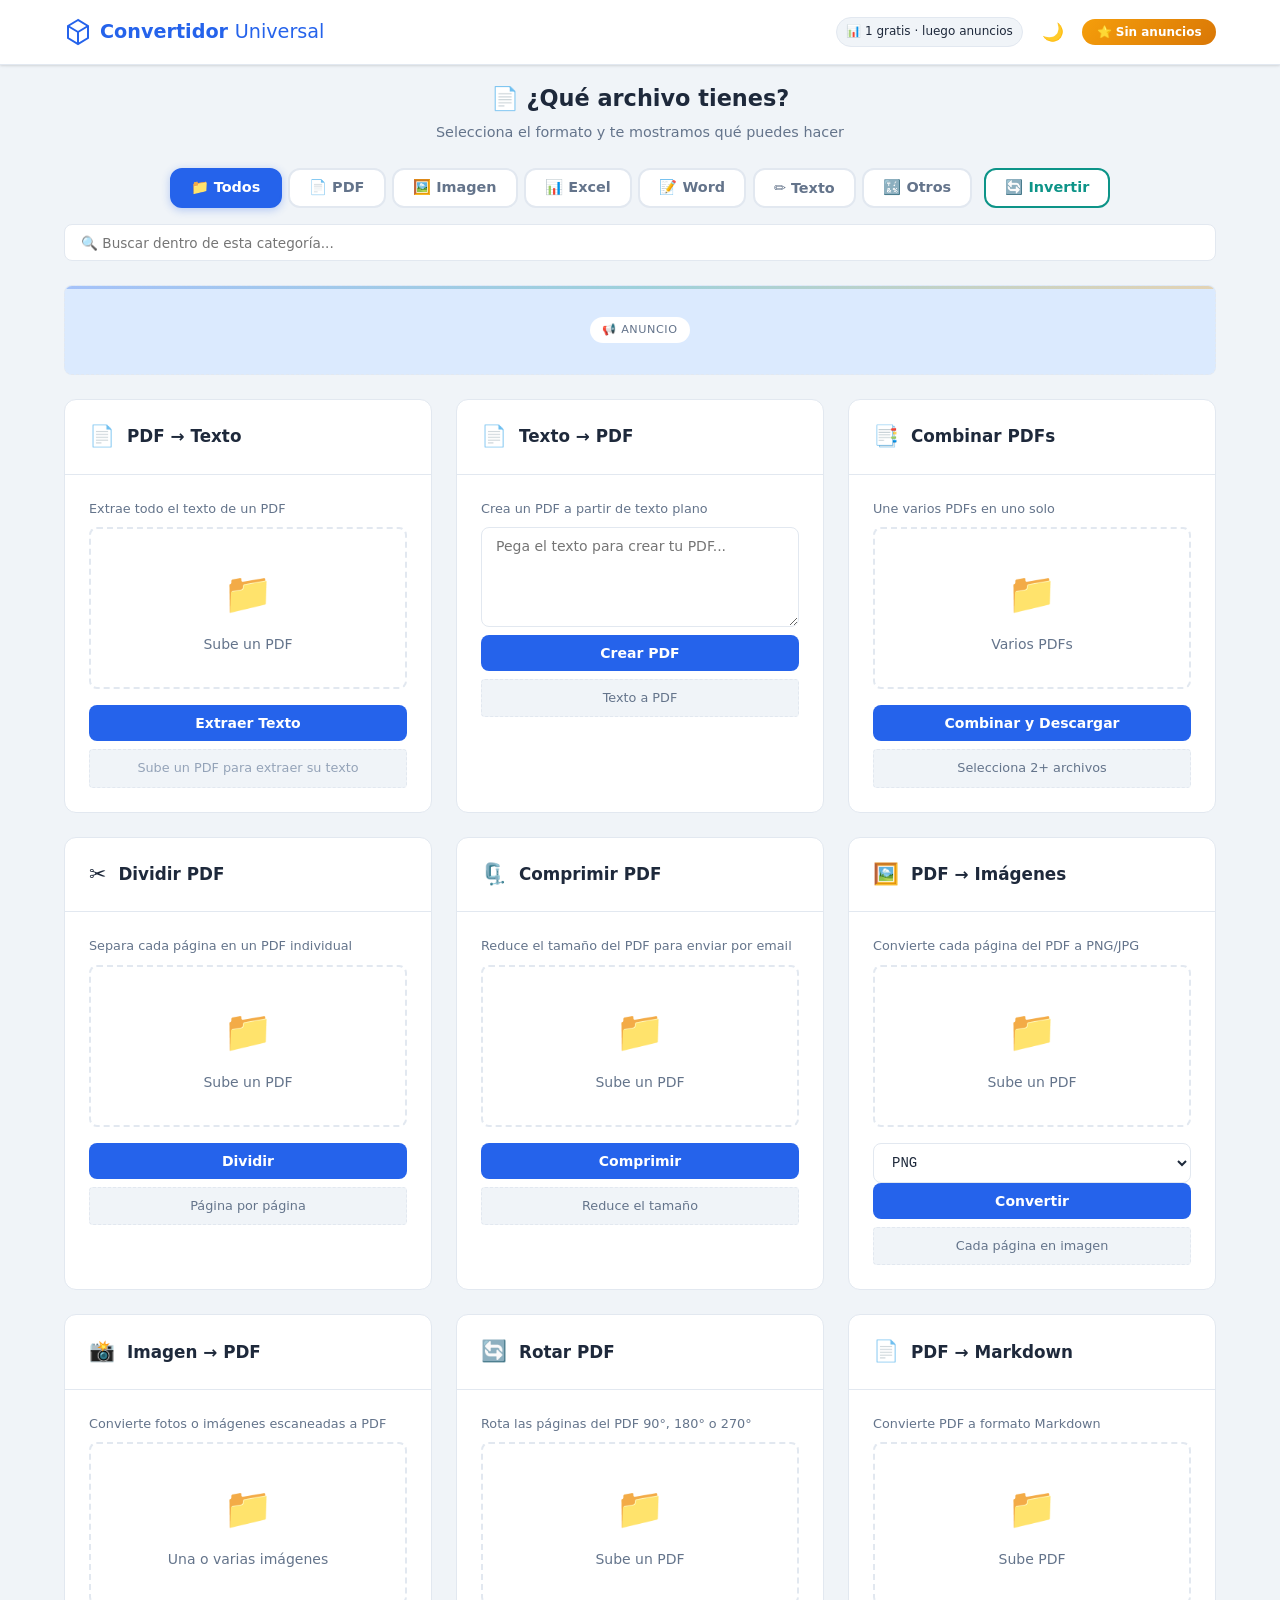
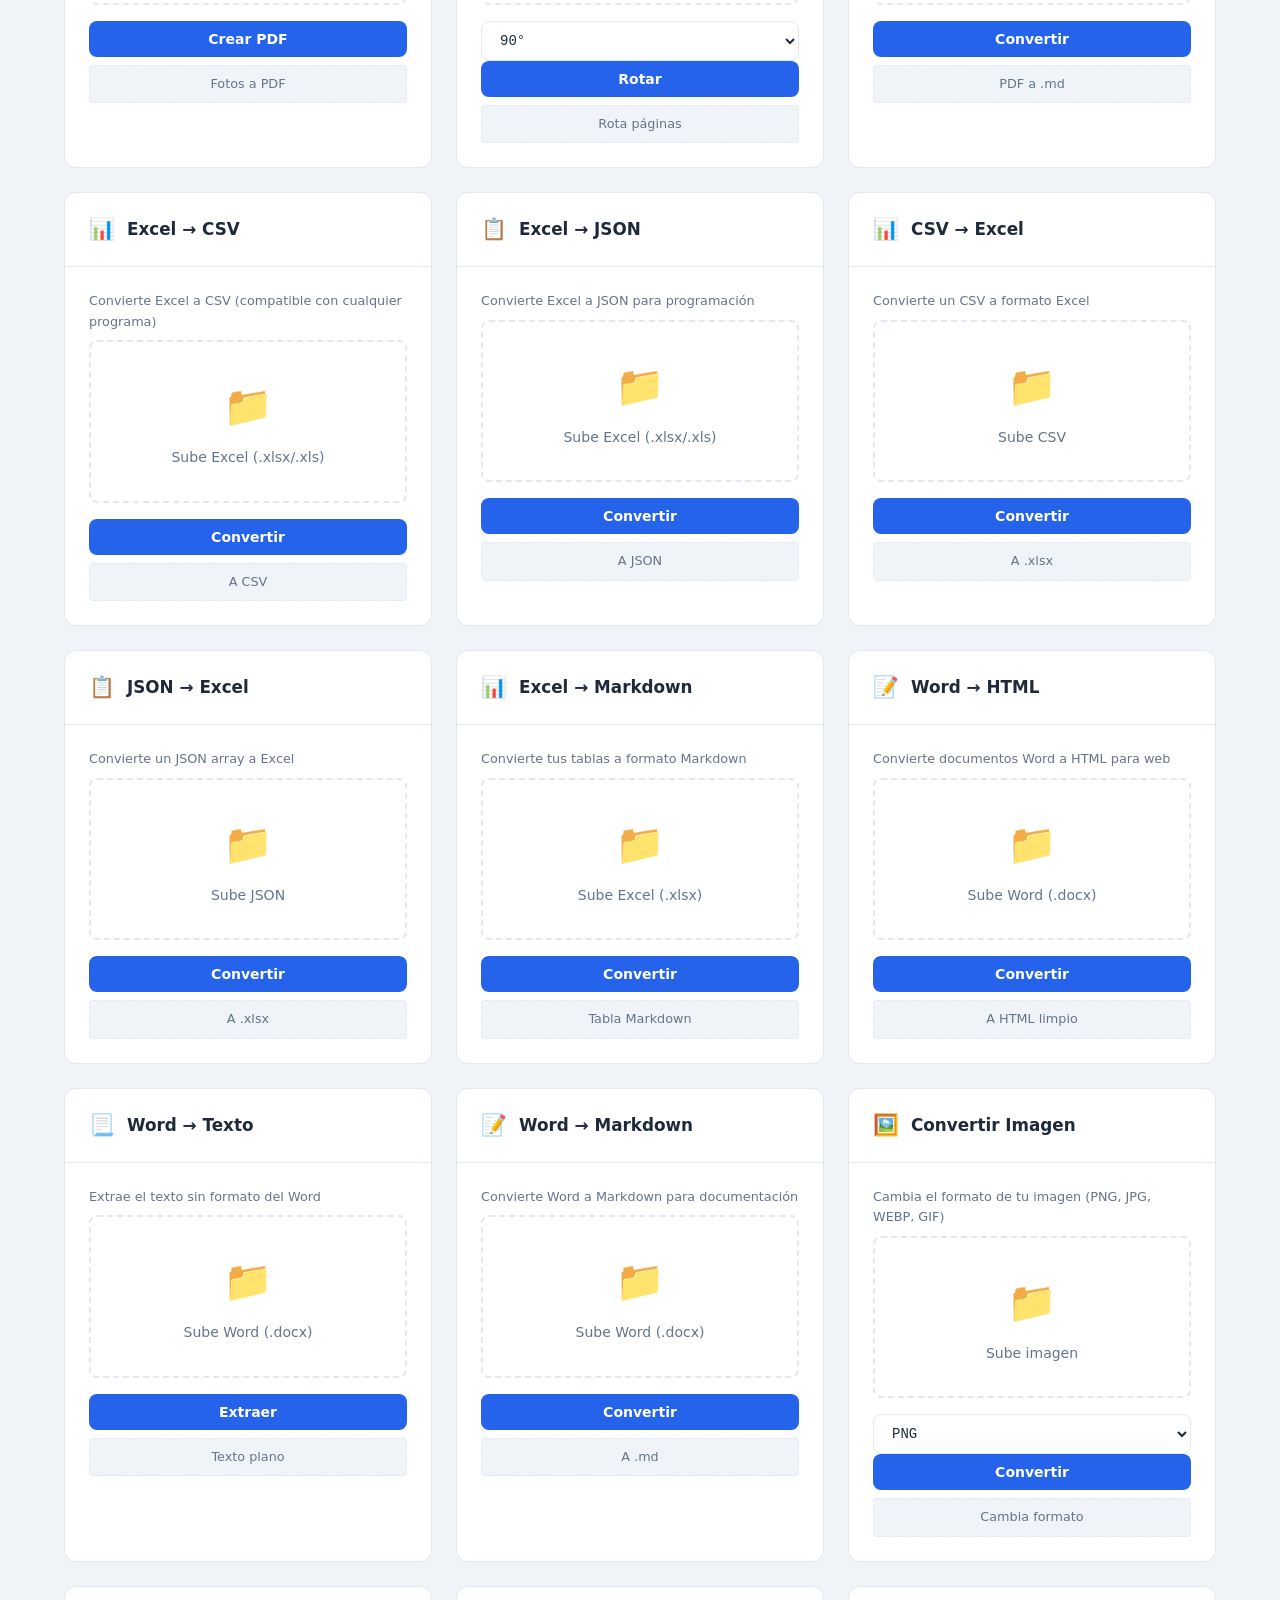
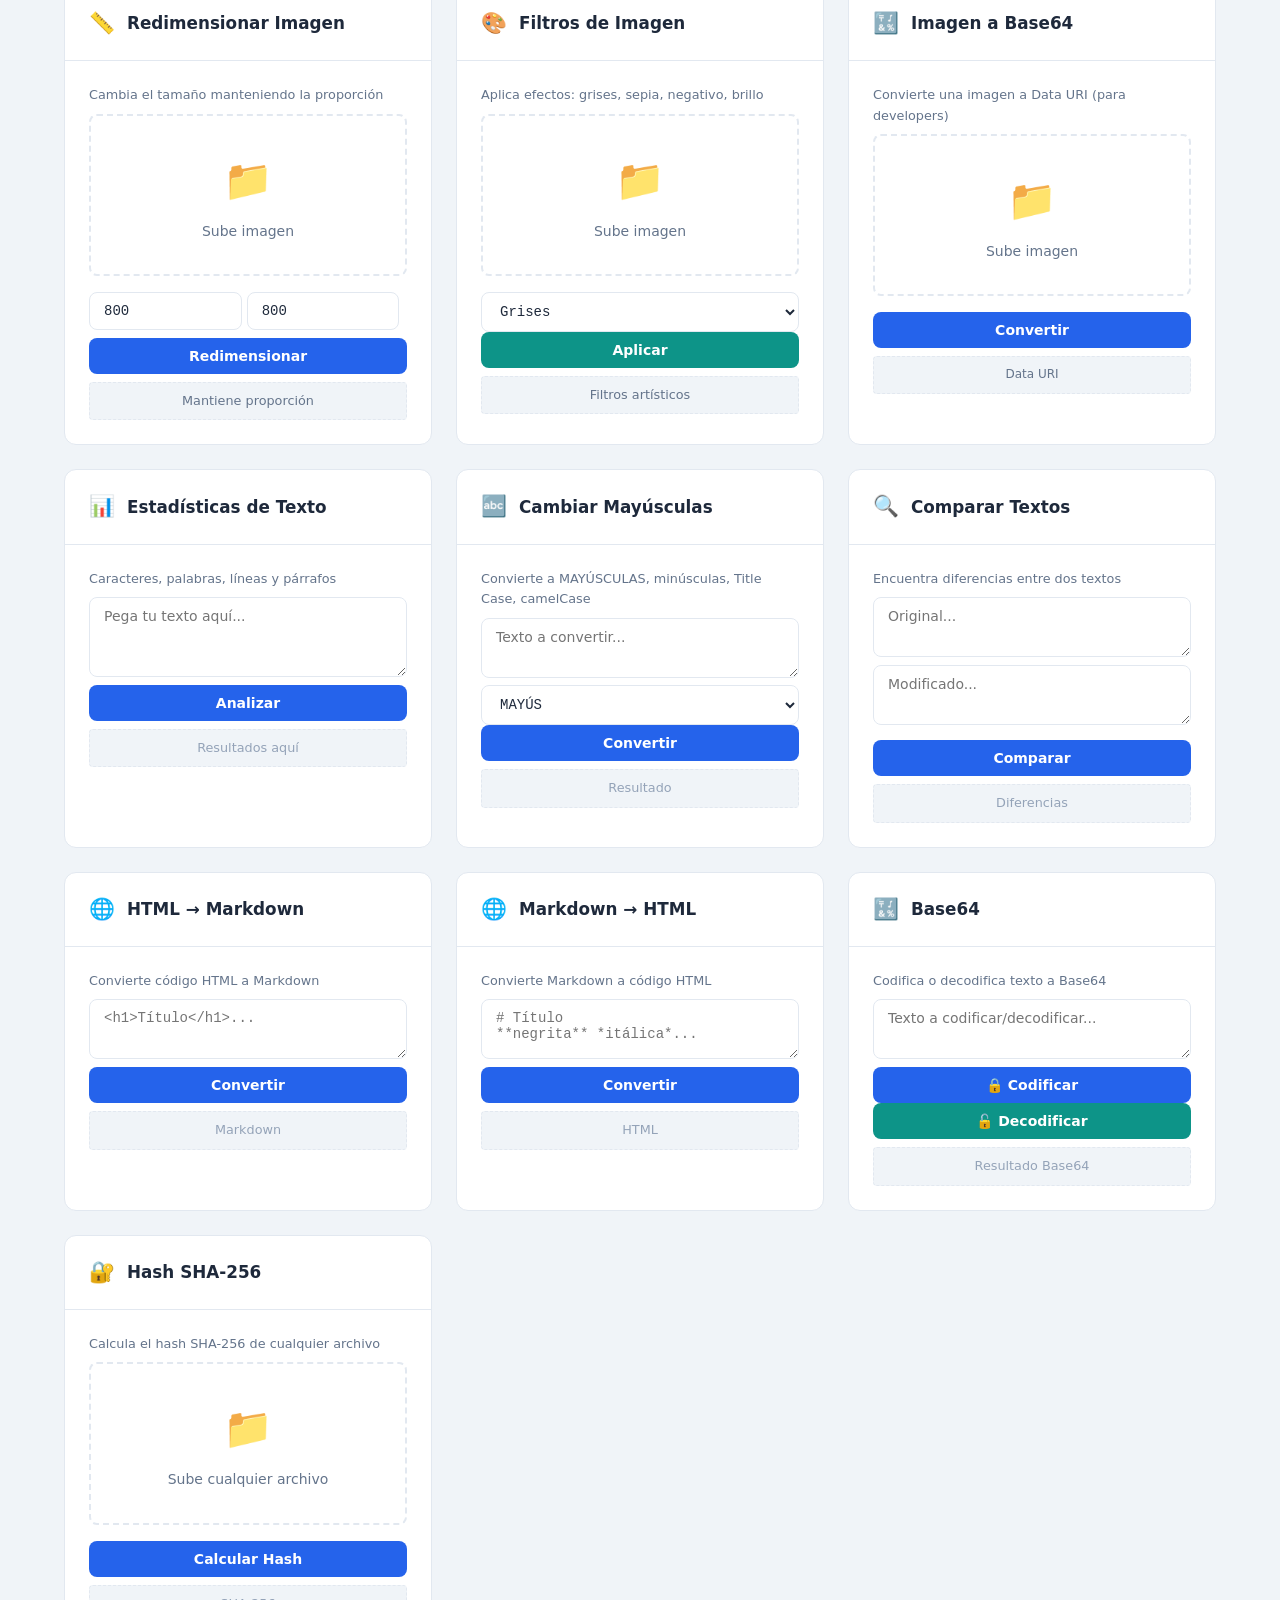
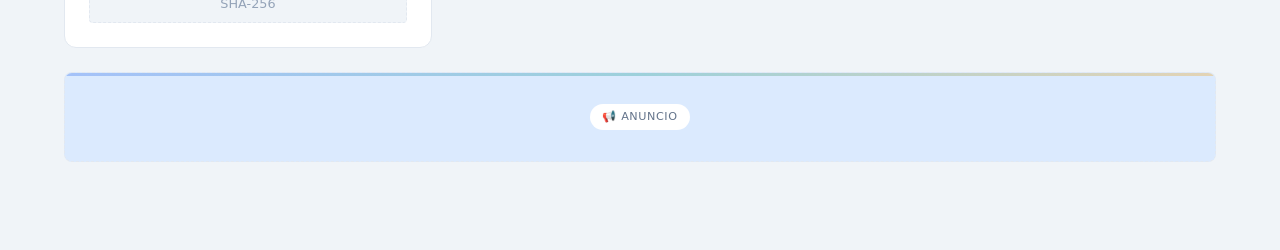
==== commit f434fabd: "🔄 Botón invertir conversiones + Texto→PDF + Markdown→HTML" ====
--- a/herramientas.html
+++ b/herramientas.html
@@ -36,14 +36,17 @@
     </div>
 
     <!-- === Selector de formato === -->
-    <div class="format-selector" id="format-selector">
-      <button class="format-btn active" data-format="all">📁 Todos</button>
-      <button class="format-btn" data-format="pdf">📄 PDF</button>
-      <button class="format-btn" data-format="image">🖼️ Imagen</button>
-      <button class="format-btn" data-format="excel">📊 Excel</button>
-      <button class="format-btn" data-format="word">📝 Word</button>
-      <button class="format-btn" data-format="text">✏️ Texto</button>
-      <button class="format-btn" data-format="other">🔣 Otros</button>
+    <div style="display:flex;justify-content:center;align-items:center;gap:0.75rem;flex-wrap:wrap;margin-bottom:1rem">
+      <div class="format-selector" id="format-selector" style="margin-bottom:0">
+        <button class="format-btn active" data-format="all">📁 Todos</button>
+        <button class="format-btn" data-format="pdf">📄 PDF</button>
+        <button class="format-btn" data-format="image">🖼️ Imagen</button>
+        <button class="format-btn" data-format="excel">📊 Excel</button>
+        <button class="format-btn" data-format="word">📝 Word</button>
+        <button class="format-btn" data-format="text">✏️ Texto</button>
+        <button class="format-btn" data-format="other">🔣 Otros</button>
+      </div>
+      <button class="invert-btn" id="invert-btn" title="Invertir dirección de las conversiones">🔄 Invertir</button>
     </div>
 
     <!-- === Barra de búsqueda (opcional, para cuando hay muchos) === -->
@@ -68,6 +71,16 @@
         </div>
       </div>
 
+      <div class="tool-card" data-format="text" data-inverse="text-pdf">
+        <div class="tool-card-header"><span class="icon">📄</span> Texto → PDF</div>
+        <div class="tool-card-body">
+          <p style="font-size:0.8rem;color:var(--text-secondary);margin-bottom:0.5rem">Crea un PDF a partir de texto plano</p>
+          <textarea class="tool-textarea" data-id="text-pdf-input" placeholder="Pega el texto para crear tu PDF..." style="min-height:100px;font-family:var(--font)"></textarea>
+          <button class="btn btn-primary btn-full tool-btn" data-btn="text-pdf">Crear PDF</button>
+          <div class="result-placeholder" data-result="text-pdf" style="font-size:0.8rem;color:var(--text-secondary);text-align:center">Texto a PDF</div>
+        </div>
+      </div>
+
       <div class="tool-card" data-format="pdf">
         <div class="tool-card-header"><span class="icon">📑</span> Combinar PDFs</div>
         <div class="tool-card-body">
@@ -111,7 +124,7 @@
         </div>
       </div>
 
-      <div class="tool-card" data-format="image pdf">
+      <div class="tool-card" data-format="image pdf" data-inverse="img-pdf">
         <div class="tool-card-header"><span class="icon">📸</span> Imagen → PDF</div>
         <div class="tool-card-body">
           <p style="font-size:0.8rem;color:var(--text-secondary);margin-bottom:0.5rem">Convierte fotos o imágenes escaneadas a PDF</p>
@@ -165,7 +178,7 @@
         </div>
       </div>
 
-      <div class="tool-card" data-format="text excel">
+      <div class="tool-card" data-format="text excel" data-inverse="csv-excel">
         <div class="tool-card-header"><span class="icon">📊</span> CSV → Excel</div>
         <div class="tool-card-body">
           <p style="font-size:0.8rem;color:var(--text-secondary);margin-bottom:0.5rem">Convierte un CSV a formato Excel</p>
@@ -175,7 +188,7 @@
         </div>
       </div>
 
-      <div class="tool-card" data-format="text excel">
+      <div class="tool-card" data-format="text excel" data-inverse="json-excel">
         <div class="tool-card-header"><span class="icon">📋</span> JSON → Excel</div>
         <div class="tool-card-body">
           <p style="font-size:0.8rem;color:var(--text-secondary);margin-bottom:0.5rem">Convierte un JSON array a Excel</p>
@@ -321,6 +334,16 @@
           <textarea class="tool-textarea" data-id="html-md-input" placeholder="&lt;h1&gt;Título&lt;/h1&gt;..." style="min-height:60px"></textarea>
           <button class="btn btn-primary btn-full tool-btn" data-btn="html-md">Convertir</button>
           <div class="result-placeholder" data-result="html-md">Markdown</div>
+        </div>
+      </div>
+
+      <div class="tool-card" data-format="text" data-inverse="md-html">
+        <div class="tool-card-header"><span class="icon">🌐</span> Markdown → HTML</div>
+        <div class="tool-card-body">
+          <p style="font-size:0.8rem;color:var(--text-secondary);margin-bottom:0.5rem">Convierte Markdown a código HTML</p>
+          <textarea class="tool-textarea" data-id="md-html-input" placeholder="# Título&#10;**negrita** *itálica*..." style="min-height:60px"></textarea>
+          <button class="btn btn-primary btn-full tool-btn" data-btn="md-html">Convertir</button>
+          <div class="result-placeholder" data-result="md-html">HTML</div>
         </div>
       </div>
 
--- a/css/style.css
+++ b/css/style.css
@@ -792,6 +792,43 @@
    FORMAT SELECTOR
    ============================================================ */
 
+.invert-btn {
+  padding: 0.6rem 1.2rem;
+  border: 2px solid var(--secondary);
+  background: var(--surface);
+  color: var(--secondary);
+  font-family: var(--font);
+  font-size: 0.9rem;
+  font-weight: 700;
+  cursor: pointer;
+  border-radius: 12px;
+  transition: all 0.15s ease;
+  white-space: nowrap;
+}
+
+.invert-btn:hover {
+  background: var(--secondary-light);
+  transform: translateY(-1px);
+}
+
+.invert-btn.active {
+  background: var(--secondary);
+  color: #fff;
+  box-shadow: 0 2px 8px rgba(13,148,136,0.3);
+}
+
+.invert-mode-banner {
+  text-align: center;
+  margin-bottom: 1rem;
+  padding: 0.5rem;
+  background: var(--secondary-light);
+  border: 1px solid var(--secondary);
+  border-radius: var(--radius-sm);
+  color: var(--secondary);
+  font-size: 0.85rem;
+  font-weight: 600;
+}
+
 .format-selector {
   display: flex;
   gap: 0.4rem;
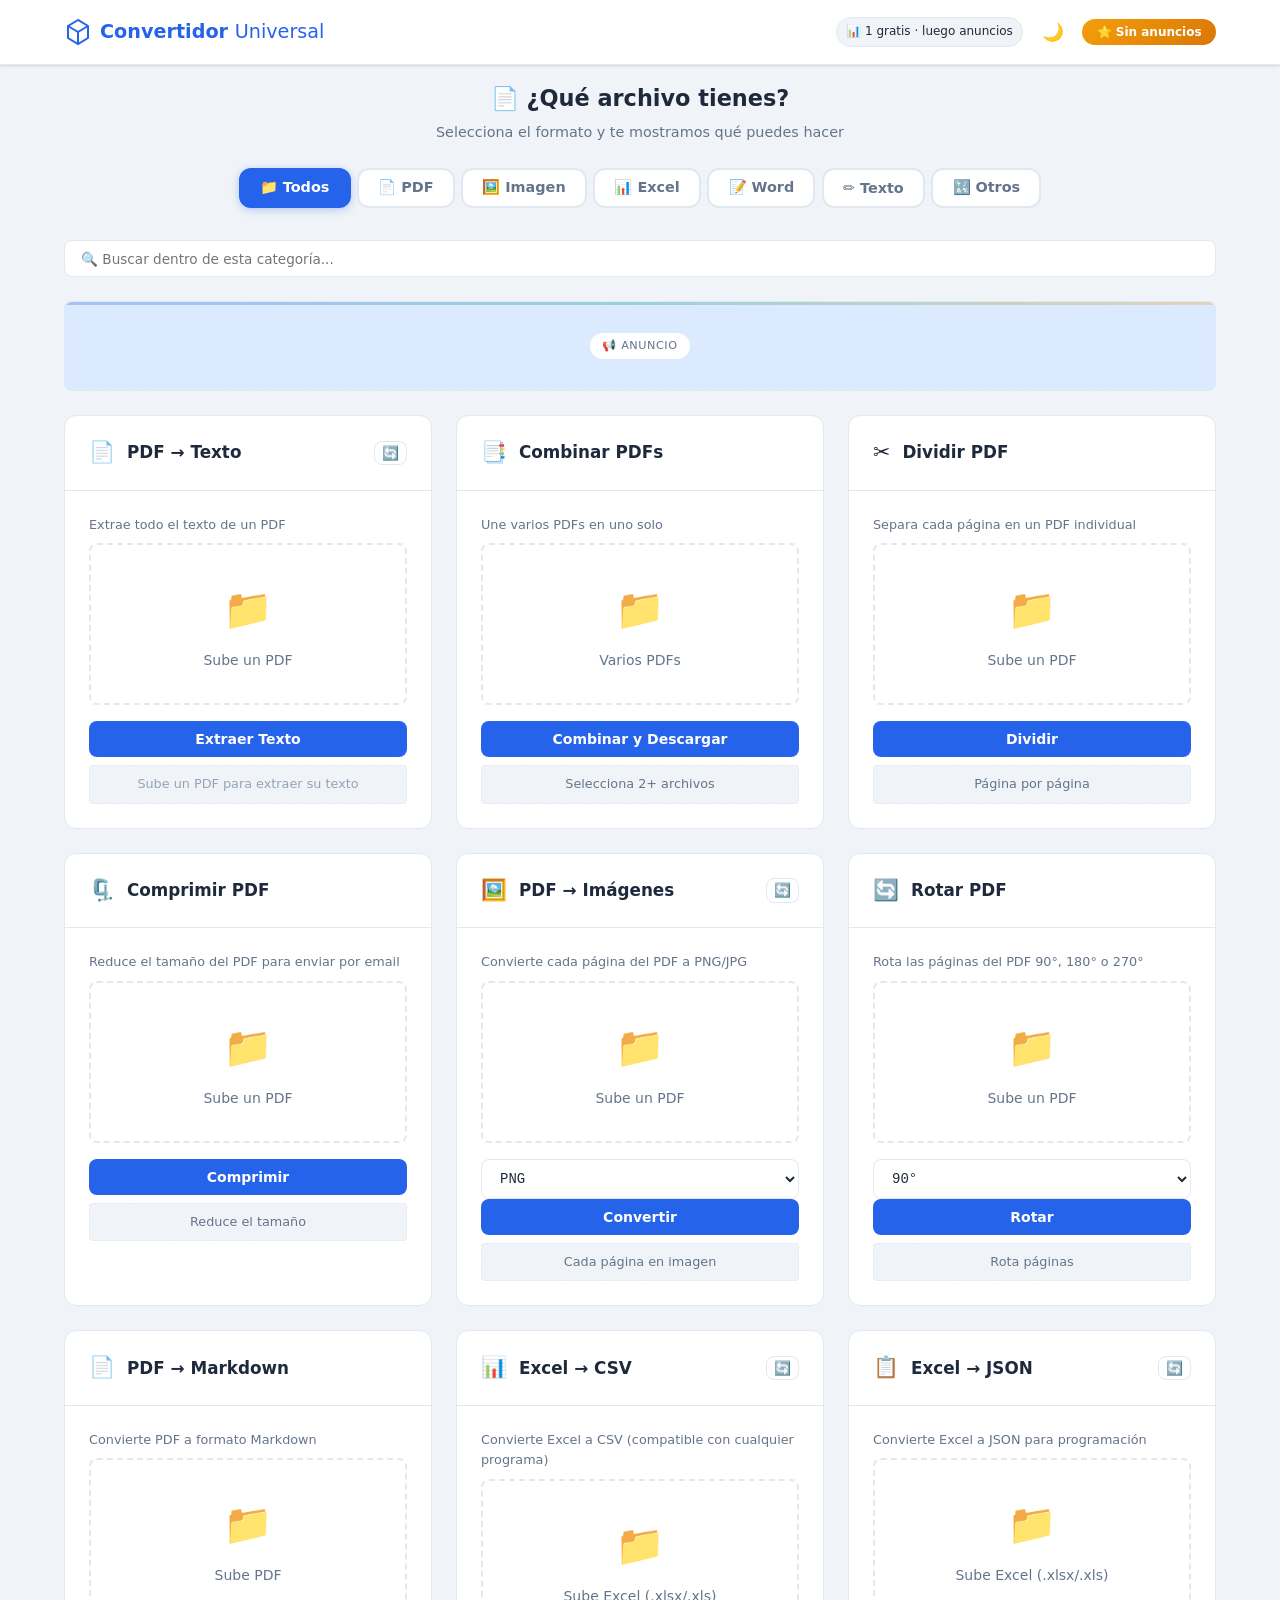
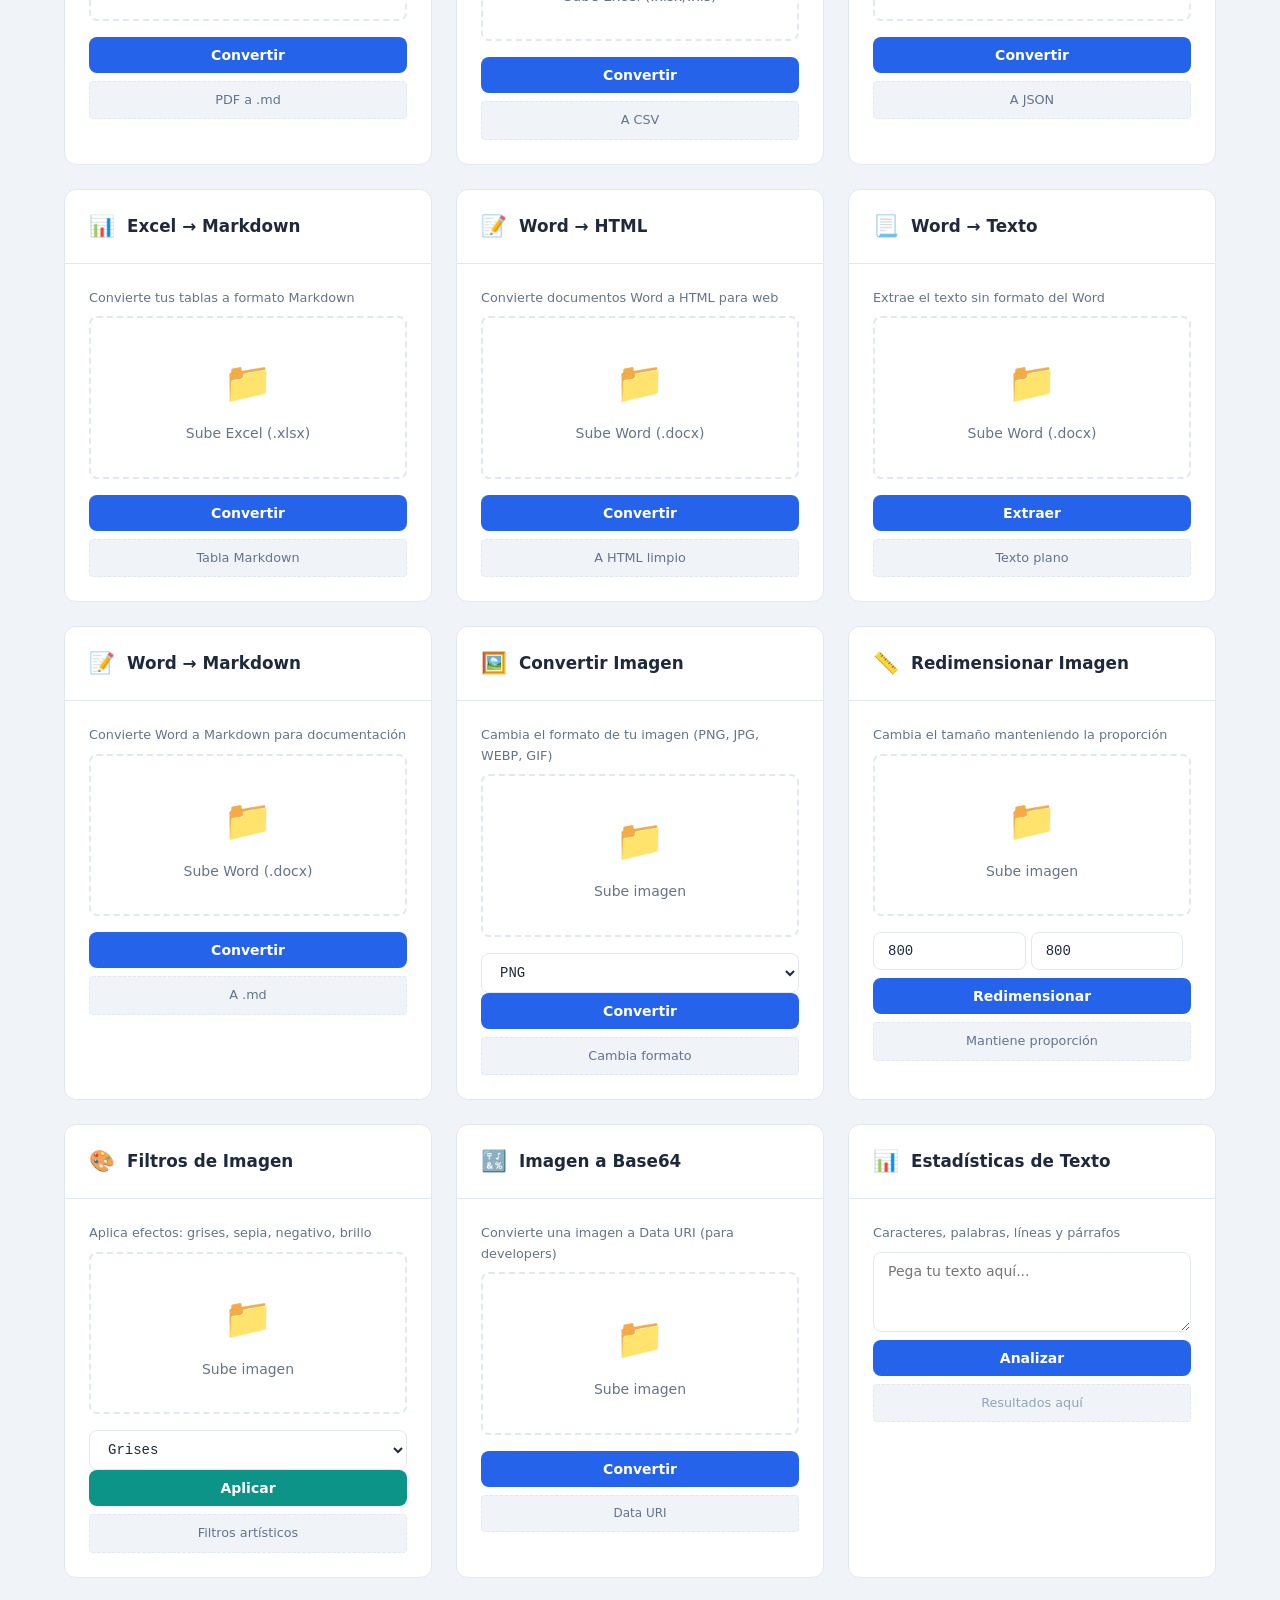
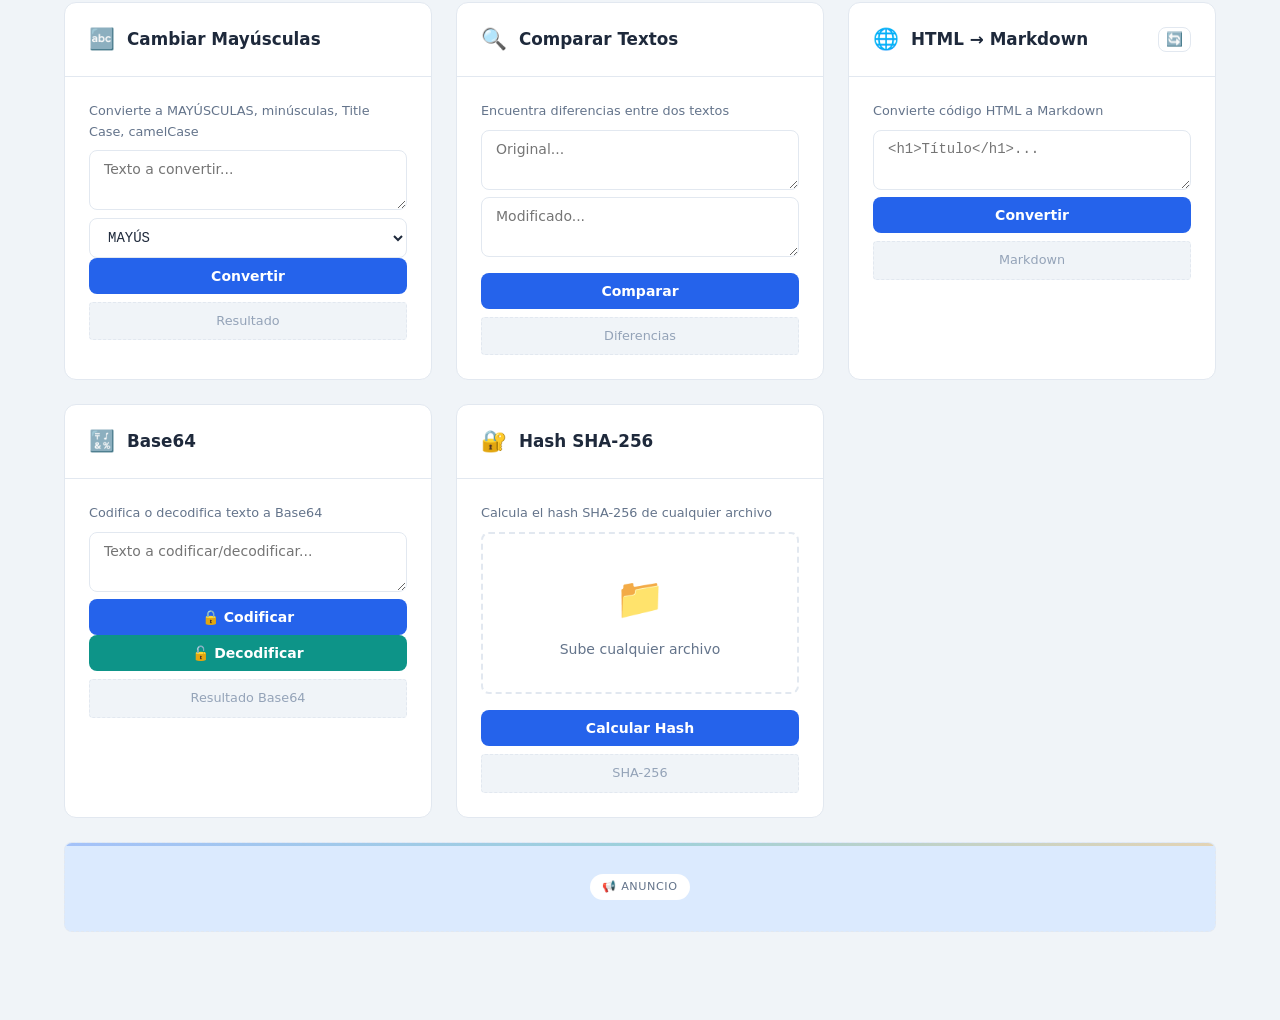
==== commit cae24e5e: "🔄 Botón invertir por casilla (solo pares válidos)" ====
--- a/herramientas.html
+++ b/herramientas.html
@@ -5,7 +5,7 @@
   <meta name="viewport" content="width=device-width, initial-scale=1.0" />
   <title>Convertidor Universal — PDF, imágenes, Excel, Word</title>
   <meta name="description" content="Convierte documentos al instante. Elige tu formato y haz lo que necesites. Gratis con anuncios." />
-  <link rel="stylesheet" href="css/style.css" />
+  <link rel="stylesheet" href="css/style.css?v=2" />
   <script async src="https://pagead2.googlesyndication.com/pagead/js/adsbygoogle.js?client=ca-pub-xxxxxxxxxxxxxxxx" crossorigin="anonymous"></script>
 </head>
 <body>
@@ -37,7 +37,7 @@
 
     <!-- === Selector de formato === -->
     <div style="display:flex;justify-content:center;align-items:center;gap:0.75rem;flex-wrap:wrap;margin-bottom:1rem">
-      <div class="format-selector" id="format-selector" style="margin-bottom:0">
+      <div class="format-selector" id="format-selector">
         <button class="format-btn active" data-format="all">📁 Todos</button>
         <button class="format-btn" data-format="pdf">📄 PDF</button>
         <button class="format-btn" data-format="image">🖼️ Imagen</button>
@@ -46,7 +46,6 @@
         <button class="format-btn" data-format="text">✏️ Texto</button>
         <button class="format-btn" data-format="other">🔣 Otros</button>
       </div>
-      <button class="invert-btn" id="invert-btn" title="Invertir dirección de las conversiones">🔄 Invertir</button>
     </div>
 
     <!-- === Barra de búsqueda (opcional, para cuando hay muchos) === -->
@@ -61,7 +60,7 @@
     <div class="tool-grid" id="tool-grid">
 
       <!-- ===== PDF ===== -->
-      <div class="tool-card" data-format="pdf">
+      <div class="tool-card" data-format="pdf" data-inverse="text-pdf">
         <div class="tool-card-header"><span class="icon">📄</span> PDF → Texto</div>
         <div class="tool-card-body">
           <p style="font-size:0.8rem;color:var(--text-secondary);margin-bottom:0.5rem">Extrae todo el texto de un PDF</p>
@@ -111,7 +110,7 @@
         </div>
       </div>
 
-      <div class="tool-card" data-format="pdf image">
+      <div class="tool-card" data-format="pdf image" data-inverse="img-pdf">
         <div class="tool-card-header"><span class="icon">🖼️</span> PDF → Imágenes</div>
         <div class="tool-card-body">
           <p style="font-size:0.8rem;color:var(--text-secondary);margin-bottom:0.5rem">Convierte cada página del PDF a PNG/JPG</p>
@@ -158,7 +157,7 @@
       </div>
 
       <!-- ===== EXCEL ===== -->
-      <div class="tool-card" data-format="excel text">
+      <div class="tool-card" data-format="excel text" data-inverse="csv-excel">
         <div class="tool-card-header"><span class="icon">📊</span> Excel → CSV</div>
         <div class="tool-card-body">
           <p style="font-size:0.8rem;color:var(--text-secondary);margin-bottom:0.5rem">Convierte Excel a CSV (compatible con cualquier programa)</p>
@@ -168,7 +167,7 @@
         </div>
       </div>
 
-      <div class="tool-card" data-format="excel text">
+      <div class="tool-card" data-format="excel text" data-inverse="json-excel">
         <div class="tool-card-header"><span class="icon">📋</span> Excel → JSON</div>
         <div class="tool-card-body">
           <p style="font-size:0.8rem;color:var(--text-secondary);margin-bottom:0.5rem">Convierte Excel a JSON para programación</p>
@@ -327,7 +326,7 @@
         </div>
       </div>
 
-      <div class="tool-card" data-format="text">
+      <div class="tool-card" data-format="text" data-inverse="md-html">
         <div class="tool-card-header"><span class="icon">🌐</span> HTML → Markdown</div>
         <div class="tool-card-body">
           <p style="font-size:0.8rem;color:var(--text-secondary);margin-bottom:0.5rem">Convierte código HTML a Markdown</p>
@@ -431,8 +430,8 @@
   </div>
 
   <div id="toast-container"></div>
-  <script src="js/scientific.js"></script>
-  <script src="js/general.js"></script>
-  <script src="js/app.js"></script>
+  <script src="js/scientific.js?v=2"></script>
+  <script src="js/general.js?v=2"></script>
+  <script src="js/app.js?v=2"></script>
 </body>
 </html>
--- a/css/style.css
+++ b/css/style.css
@@ -792,41 +792,27 @@
    FORMAT SELECTOR
    ============================================================ */
 
-.invert-btn {
-  padding: 0.6rem 1.2rem;
-  border: 2px solid var(--secondary);
-  background: var(--surface);
-  color: var(--secondary);
-  font-family: var(--font);
-  font-size: 0.9rem;
-  font-weight: 700;
+/* Botón 🔄 dentro de cada tarjeta con conversión inversa */
+.invert-card-btn {
+  margin-left: auto;
+  background: transparent;
+  border: 1px solid var(--border);
+  border-radius: 8px;
+  padding: 0.2rem 0.45rem;
+  font-size: 0.85rem;
   cursor: pointer;
-  border-radius: 12px;
   transition: all 0.15s ease;
-  white-space: nowrap;
-}
-
-.invert-btn:hover {
+  flex-shrink: 0;
+}
+
+.invert-card-btn:hover {
   background: var(--secondary-light);
-  transform: translateY(-1px);
-}
-
-.invert-btn.active {
-  background: var(--secondary);
-  color: #fff;
-  box-shadow: 0 2px 8px rgba(13,148,136,0.3);
-}
-
-.invert-mode-banner {
-  text-align: center;
-  margin-bottom: 1rem;
-  padding: 0.5rem;
-  background: var(--secondary-light);
-  border: 1px solid var(--secondary);
-  border-radius: var(--radius-sm);
-  color: var(--secondary);
-  font-size: 0.85rem;
-  font-weight: 600;
+  border-color: var(--secondary);
+  transform: rotate(180deg);
+}
+
+.inv-hidden {
+  display: none !important;
 }
 
 .format-selector {
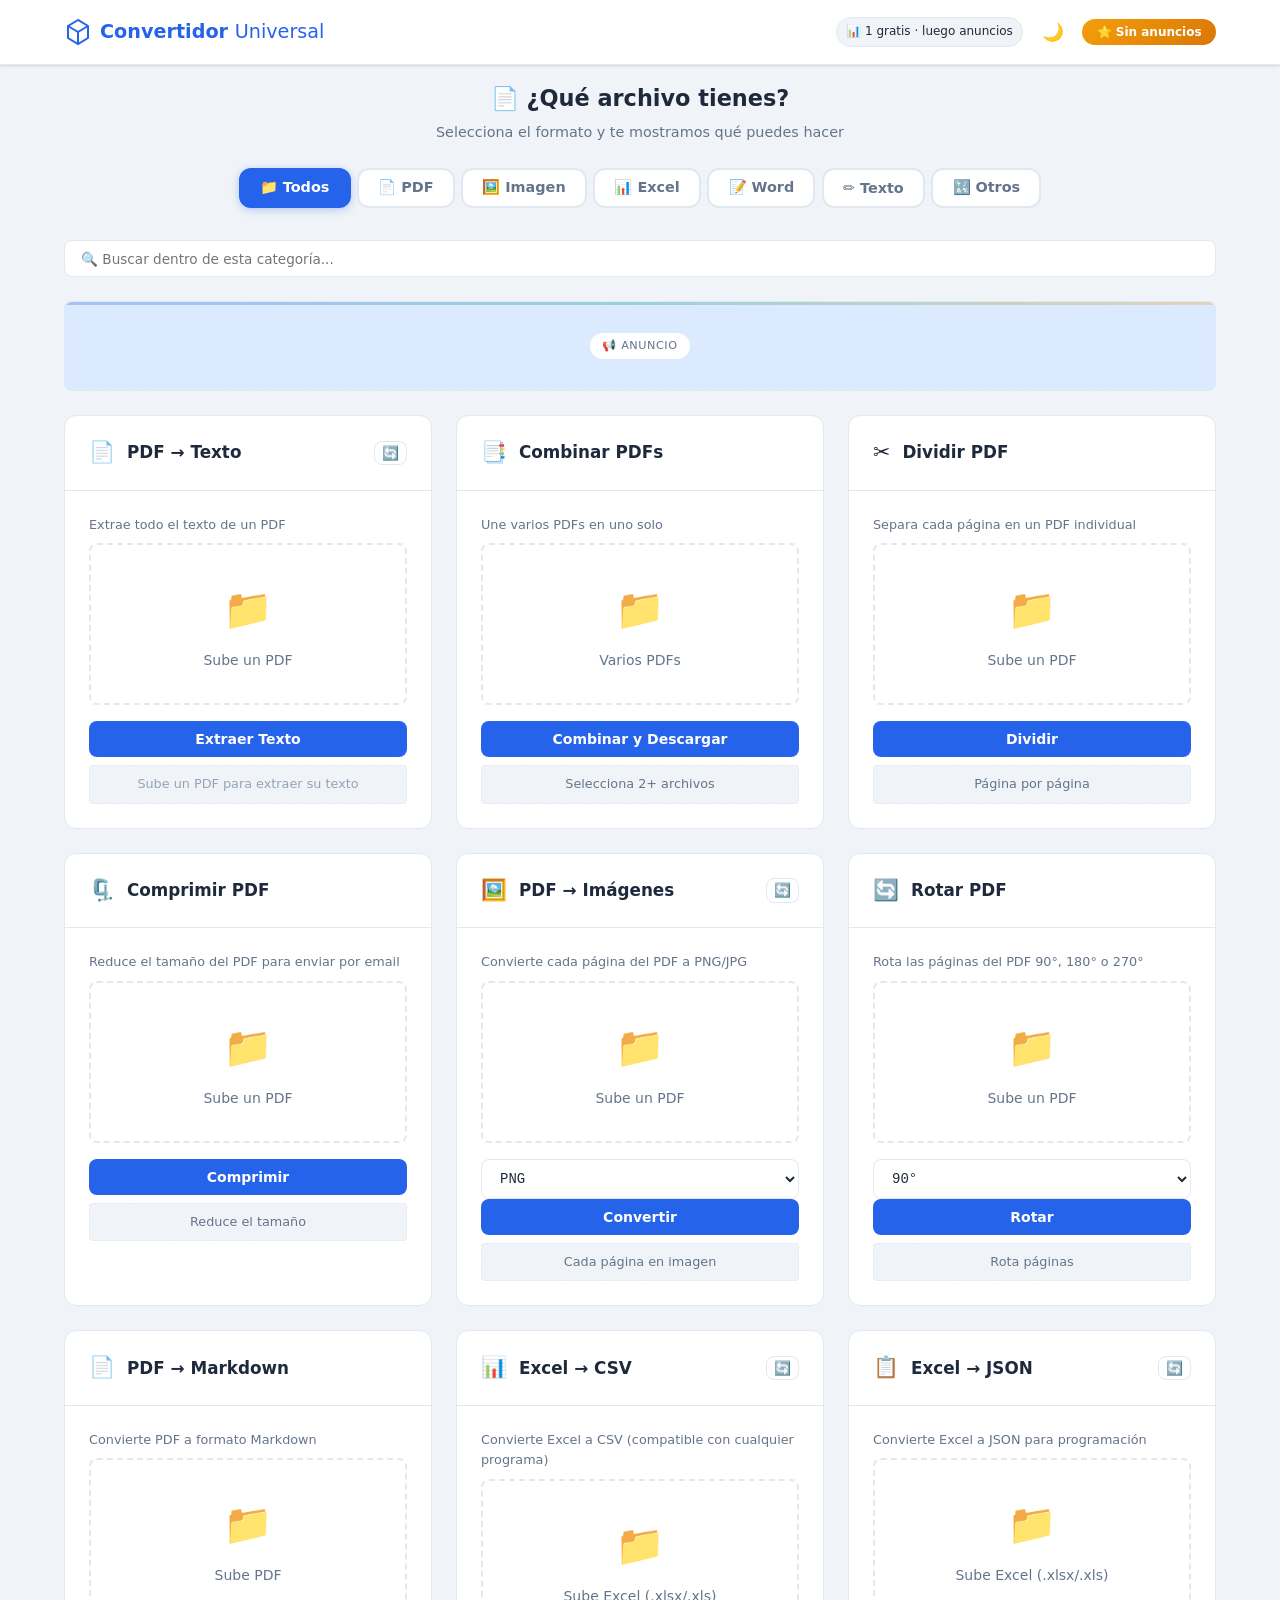
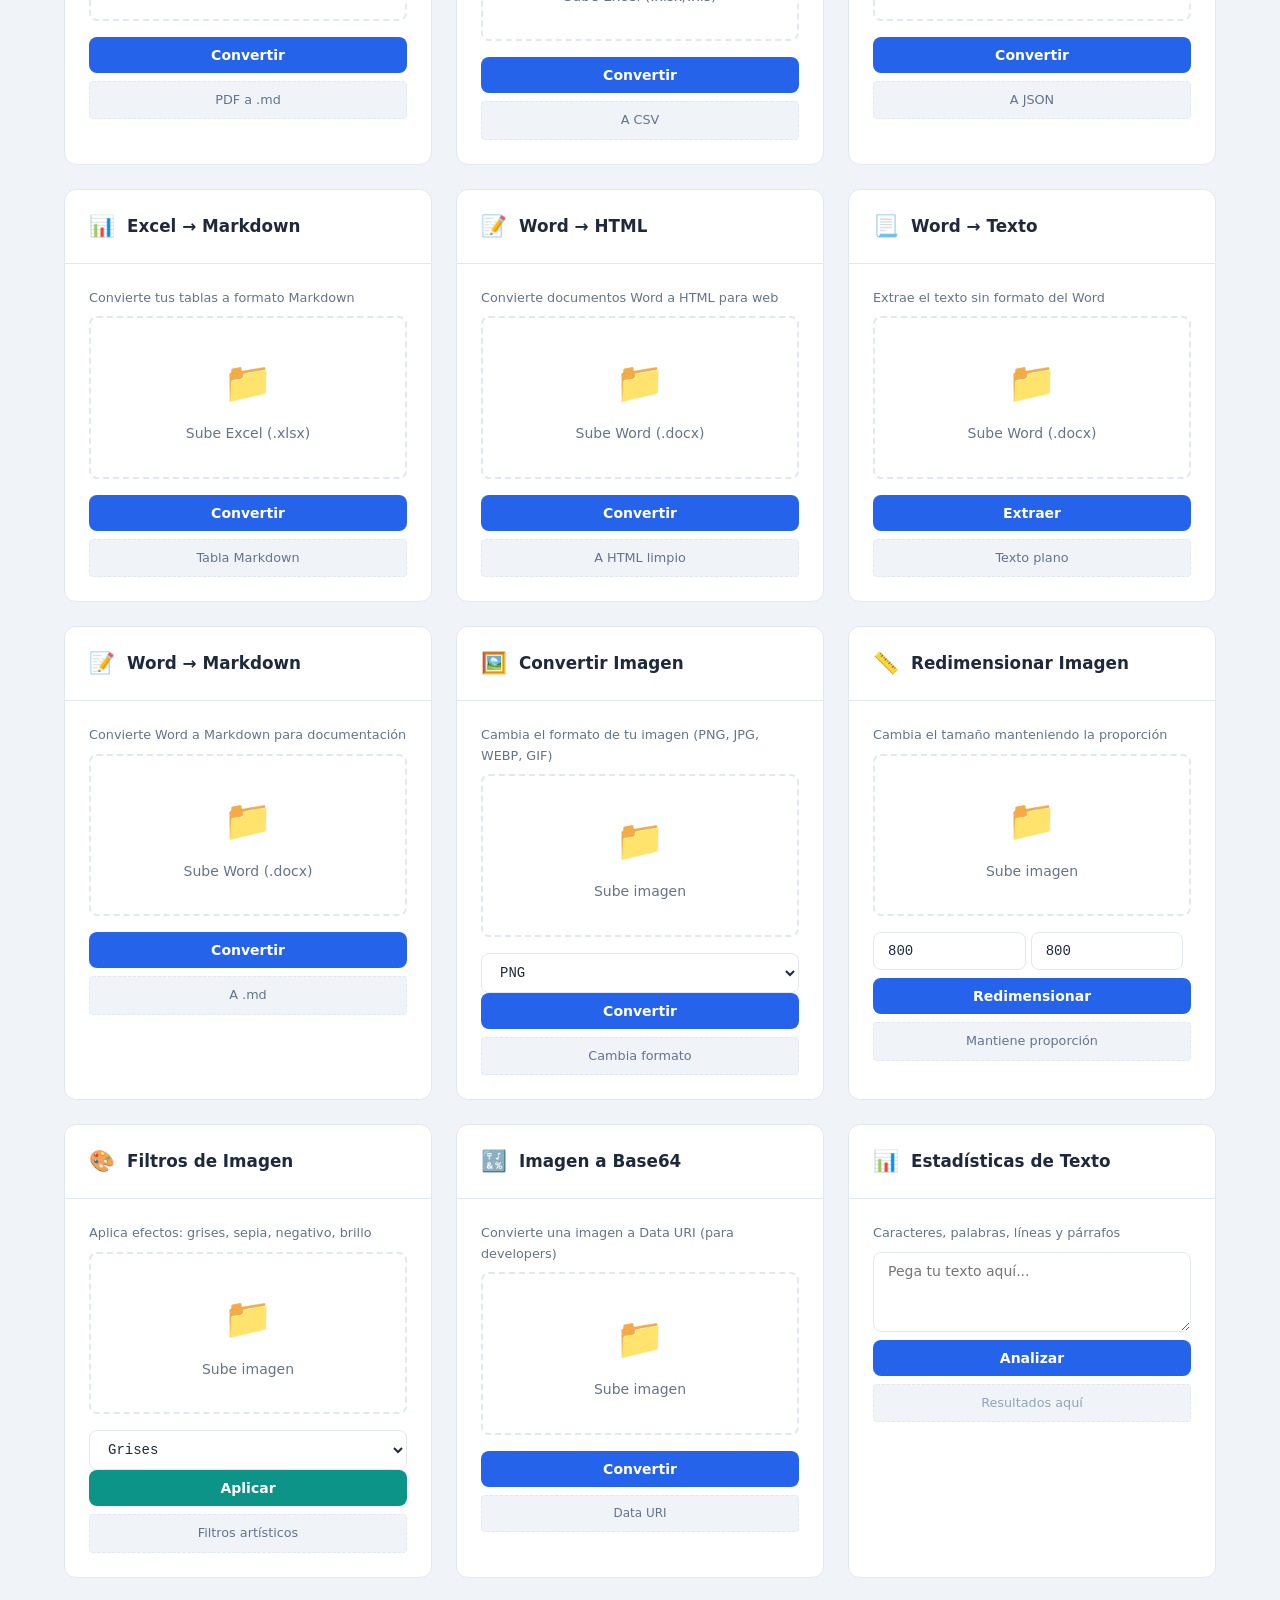
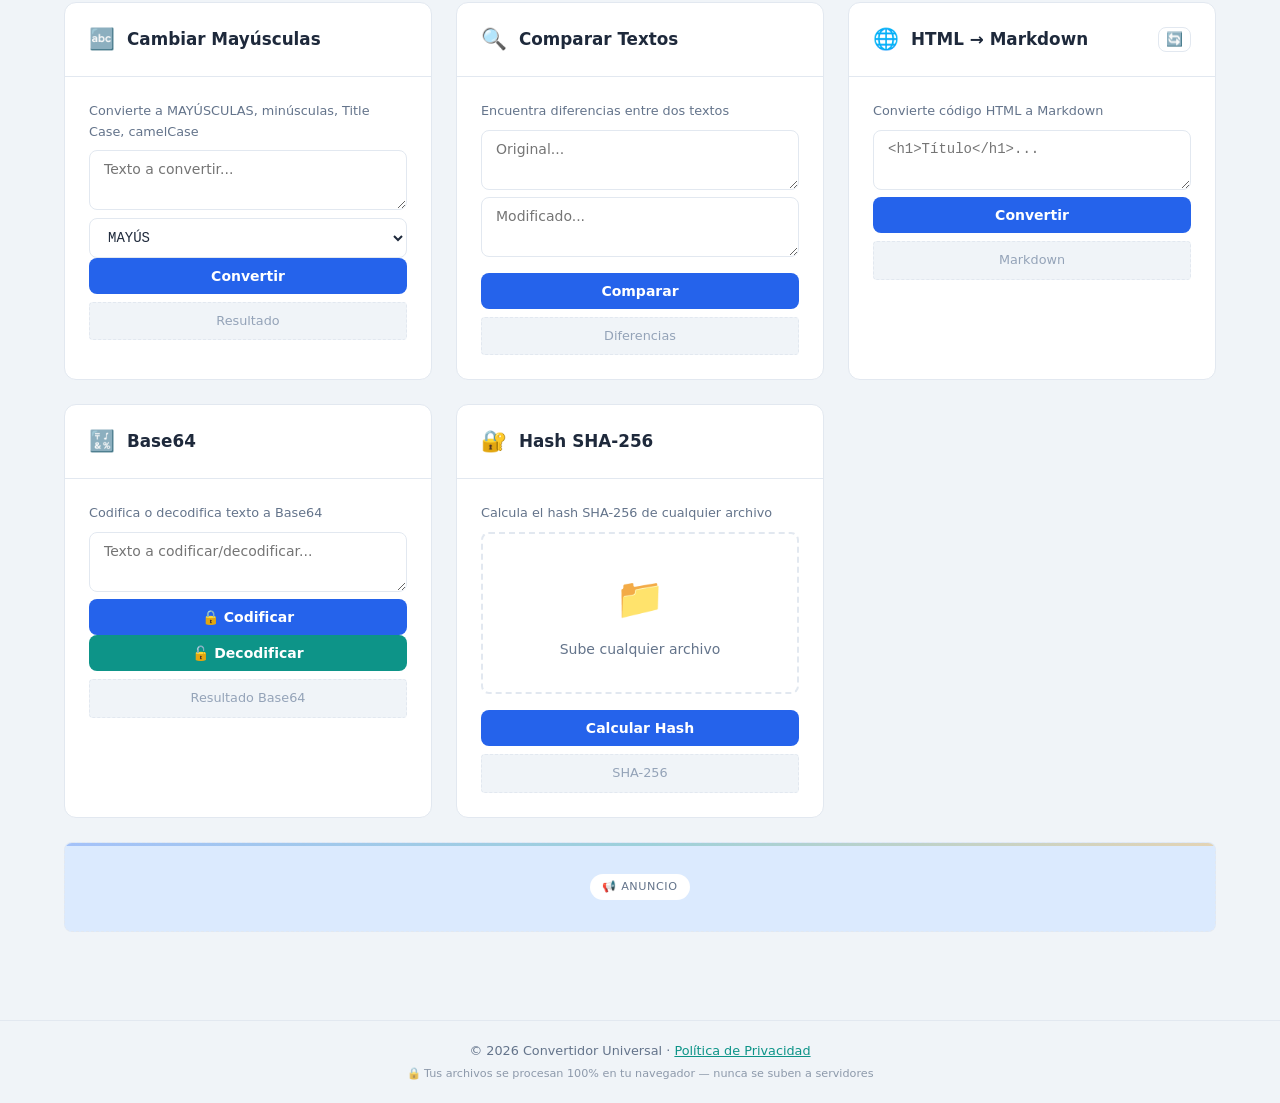
==== commit df9f7d51: "🔒 Política de privacidad + footer con enlaces" ====
--- a/herramientas.html
+++ b/herramientas.html
@@ -430,8 +430,14 @@
   </div>
 
   <div id="toast-container"></div>
-  <script src="js/scientific.js?v=2"></script>
-  <script src="js/general.js?v=2"></script>
-  <script src="js/app.js?v=2"></script>
+
+  <footer style="border-top:1px solid var(--border);padding:1.25rem 1rem;text-align:center;font-size:0.8rem;color:var(--text-secondary)">
+    <p style="margin-bottom:0.25rem">© 2026 Convertidor Universal · <a href="privacidad.html" style="color:var(--secondary)">Política de Privacidad</a></p>
+    <p style="font-size:0.7rem;opacity:0.7">🔒 Tus archivos se procesan 100% en tu navegador — nunca se suben a servidores</p>
+  </footer>
+
+  <script src="js/scientific.js?v=3"></script>
+  <script src="js/general.js?v=3"></script>
+  <script src="js/app.js?v=3"></script>
 </body>
 </html>
